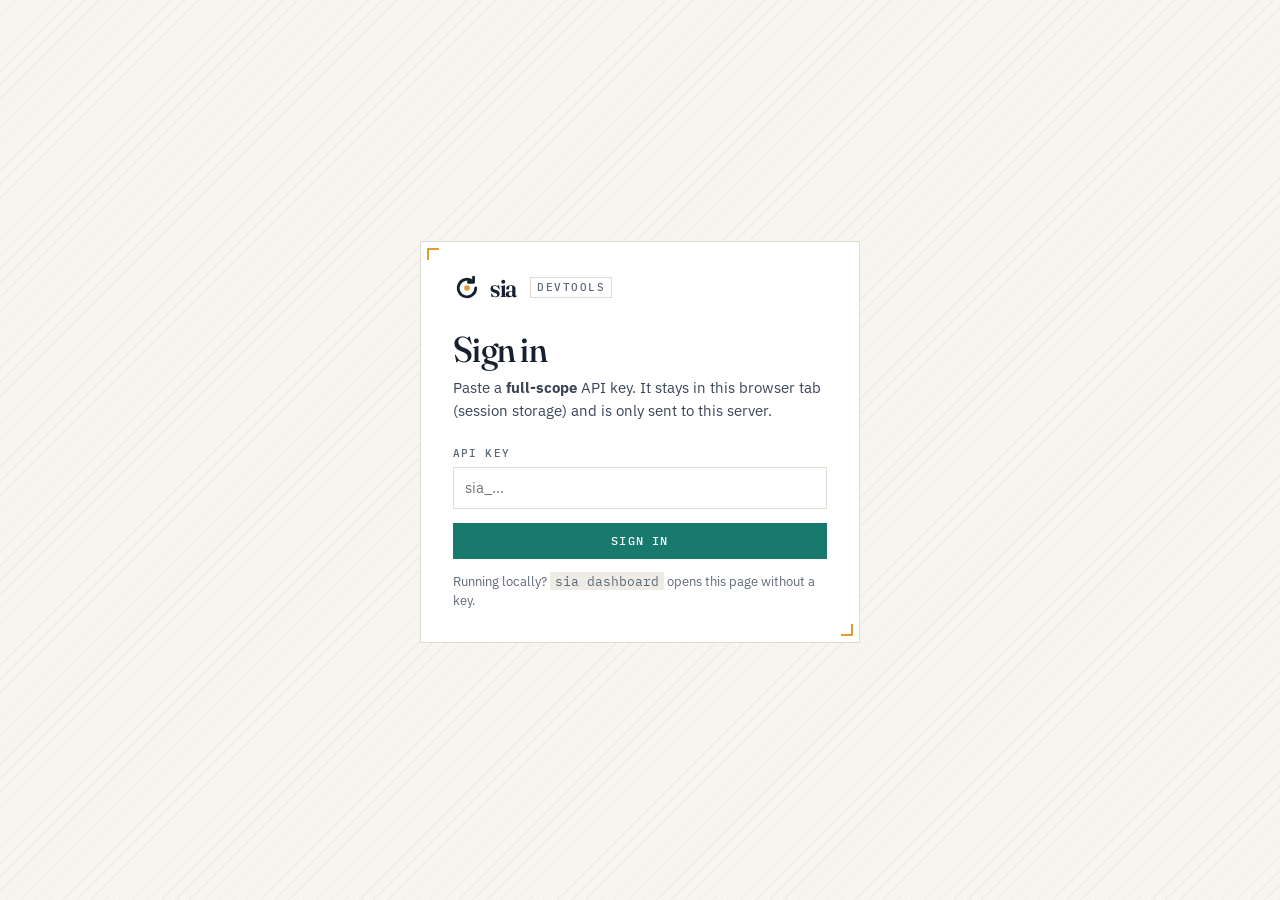
==== sia/dashboard.html @ d721d09b "Dashboard: styled in-page dialogs replace the browser's prompt and confirm boxes One ask() helper on" ====
<!doctype html>
<html lang="en">
<head>
<meta charset="utf-8">
<meta name="viewport" content="width=device-width, initial-scale=1">
<title>SIA DevTools</title>
<meta name="description" content="SIA DevTools: runs, datasets, evaluations and tested prompt releases for your AI app.">
<link rel="icon" href="/assets/logo.svg" type="image/svg+xml">
<link rel="preconnect" href="https://fonts.googleapis.com">
<link rel="preconnect" href="https://fonts.gstatic.com" crossorigin>
<link href="https://fonts.googleapis.com/css2?family=Fraunces:opsz,wght,SOFT@9..144,500..600,30&family=IBM+Plex+Mono:wght@400;500&family=IBM+Plex+Sans:wght@400;500;600&display=swap" rel="stylesheet">
<style>
/* SIA DevTools. Same tokens, fonts and square corners as the landing page (web/styles.css). */
@font-face { font-family: "Fraunces Fallback"; src: local("Georgia"); size-adjust: 101%; ascent-override: 95%; descent-override: 25%; }
@font-face { font-family: "Plex Sans Fallback"; src: local("Arial"); size-adjust: 102%; ascent-override: 100%; descent-override: 27%; }
@font-face { font-family: "Plex Mono Fallback"; src: local("Courier New"); size-adjust: 100%; ascent-override: 102%; descent-override: 27%; }
:root {
  color-scheme: light;
  --paper: #F7F5F0; --surface: #FFFFFF; --surface-2: #EFECE5; --ink: #16202E; --ink-2: #3A4658; --muted: #5E6978;
  --line: #E1DCD2; --accent: #187A6C; --accent-ink: #0F5C51; --accent-soft: #E2F1ED; --on-accent: #FFFFFF;
  --signal: #E39B2D; --hero-bg: #0E1B2A;
  --good: #1D6B3A; --good-bg: #E3F0E6; --bad: #A63F25; --bad-bg: #F7E5DE; --warn: #7F5310; --warn-bg: #F5EAD3;
  --f-display: "Fraunces", "Fraunces Fallback", Georgia, serif;
  --f-body: "IBM Plex Sans", "Plex Sans Fallback", Arial, sans-serif;
  --f-mono: "IBM Plex Mono", "Plex Mono Fallback", "Courier New", monospace;
}
@media (prefers-color-scheme: dark) {
  :root:not([data-theme="light"]) {
    color-scheme: dark;
    --paper: #0F1620; --surface: #16202E; --surface-2: #1C2838; --ink: #EEF1F5; --ink-2: #C3CBD6; --muted: #8C98A9;
    --line: #2A3646; --accent: #3DB3A0; --accent-ink: #8FE0D2; --accent-soft: #123A35; --on-accent: #0A131E;
    --signal: #F0B457; --hero-bg: #0A131E;
    --good: #7FD3A0; --good-bg: #14302A; --bad: #F2947D; --bad-bg: #3A211C; --warn: #F0B457; --warn-bg: #33280F;
  }
}
:root[data-theme="dark"] {
  color-scheme: dark;
  --paper: #0F1620; --surface: #16202E; --surface-2: #1C2838; --ink: #EEF1F5; --ink-2: #C3CBD6; --muted: #8C98A9;
  --line: #2A3646; --accent: #3DB3A0; --accent-ink: #8FE0D2; --accent-soft: #123A35; --on-accent: #0A131E;
  --signal: #F0B457; --hero-bg: #0A131E;
  --good: #7FD3A0; --good-bg: #14302A; --bad: #F2947D; --bad-bg: #3A211C; --warn: #F0B457; --warn-bg: #33280F;
}
* { box-sizing: border-box; border-radius: 0; }
html { -webkit-text-size-adjust: 100%; }
body { margin: 0; background: var(--paper); color: var(--ink); font: 14.5px/1.55 var(--f-body); -webkit-font-smoothing: antialiased; }
a { color: var(--accent-ink); text-decoration: underline; text-decoration-color: color-mix(in srgb, currentColor 35%, transparent); text-underline-offset: 3px; }
a:hover { text-decoration-color: currentColor; }
:focus-visible { outline: 2px solid var(--accent); outline-offset: 3px; }
code, pre, .mono { font-family: var(--f-mono); font-size: 12.5px; }
code { background: var(--surface-2); padding: 1px 5px; }
pre { background: var(--surface-2); padding: 12px 14px; overflow: auto; max-height: 360px; margin: 6px 0;
      white-space: pre-wrap; word-break: break-word; border: 1px solid var(--line); }
pre code { background: none; padding: 0; }

/* shell */
.app { display: grid; grid-template-columns: 252px minmax(0, 1fr); min-height: 100vh; }
nav { border-right: 1px solid var(--line); padding: 24px 20px 18px; position: sticky; top: 0; height: 100vh; overflow-y: auto;
      display: flex; flex-direction: column; gap: 1px; scrollbar-width: thin; scrollbar-color: var(--line) transparent; }
.brand { display: flex; align-items: center; gap: 9px; padding: 0 0 24px; color: var(--ink); text-decoration: none; }
.logo { width: 28px; height: 28px; flex: none; color: var(--ink); }
.brand b { font: 600 26px/1 var(--f-display); font-variation-settings: "opsz" 96, "SOFT" 30; letter-spacing: -.01em; }
.brand small { font: 500 10.5px/1 var(--f-mono); text-transform: uppercase; letter-spacing: .14em; color: var(--muted);
               border: 1px solid var(--line); padding: 4px 6px; margin-left: 4px; align-self: center; }
.who { font: 12px/1.4 var(--f-mono); color: var(--muted); margin: -12px 0 18px; }
nav .proj { margin: 0 0 8px; }
nav .proj select { width: 100%; }
nav .sect { font: 500 11px/1 var(--f-mono); text-transform: uppercase; letter-spacing: .14em; color: var(--muted);
            padding: 16px 0 8px; border-top: 1px dashed var(--line); margin-top: 10px; }
nav .proj + .sect { border-top: 0; margin-top: 0; }
nav a { position: relative; display: flex; align-items: center; gap: 10px; padding: 6px 0 6px 20px; color: var(--ink-2);
        text-decoration: none; font-size: 14.5px; }
nav a svg { width: 16px; height: 16px; flex: none; color: var(--muted); }
nav a:hover { color: var(--ink); }
nav a.on { color: var(--ink); font-weight: 600; }
nav a.on::before { content: ""; position: absolute; left: 0; top: 50%; width: 8px; height: 8px; margin-top: -4px; background: var(--accent); }
nav a.on svg { color: var(--accent); }
nav .foot { margin-top: auto; padding-top: 20px; color: var(--muted); font-size: 12.5px; display: grid; gap: 12px; }
nav .foot a { padding: 0; }
.theme { display: inline-flex; border: 1px solid var(--line); padding: 3px; gap: 2px; width: max-content; }
.theme button { font: 500 11px/1 var(--f-mono); text-transform: uppercase; letter-spacing: .1em; padding: 6px 8px; border: 1px solid transparent;
                background: none; color: var(--muted); }
.theme button[aria-pressed="true"] { background: var(--surface); border-color: var(--line); color: var(--ink); }
.theme button:hover { background: var(--surface); }
main { padding: 44px 48px 80px; max-width: 1240px; width: 100%; min-width: 0; }

/* type */
.head { display: flex; align-items: flex-end; gap: 16px; flex-wrap: wrap; margin-bottom: 28px; padding-bottom: 20px; border-bottom: 1px solid var(--line); }
.head > div { flex: 1 1 320px; }
h1 { font: 500 36px/1.1 var(--f-display); font-variation-settings: "opsz" 96, "SOFT" 30; letter-spacing: -.02em; margin: 0 0 8px; }
h2 { font: 500 22px/1.25 var(--f-display); font-variation-settings: "opsz" 48, "SOFT" 30; margin: 32px 0 12px; letter-spacing: -.01em; }
.label { font: 500 11.5px/1.3 var(--f-mono); text-transform: uppercase; letter-spacing: .14em; color: var(--muted); margin: 0 0 12px; }
.card h2:first-child { margin-top: 0; }
.sub { color: var(--ink-2); margin: 0; max-width: 70ch; }
h1 + .sub { margin-bottom: 24px; } .head h1 + .sub { margin-bottom: 0; }
.back { display: inline-flex; align-items: center; gap: 6px; color: var(--muted); font: 500 12px/1 var(--f-mono);
        text-transform: uppercase; letter-spacing: .1em; text-decoration: none; margin-bottom: 14px; }
.back:hover { color: var(--ink); }
.muted { color: var(--muted); }

/* surfaces */
.card { background: var(--surface); border: 1px solid var(--line); padding: 20px 22px; margin-bottom: 16px; }
.card.flush { padding: 6px 0 4px; }
.card.flush > h2, .card.flush > p { padding: 14px 18px 0; }
.grid { display: grid; grid-template-columns: repeat(auto-fit, minmax(170px, 1fr)); margin-bottom: 16px;
        border: 1px solid var(--line); background: var(--line); gap: 1px; }
.stat { background: var(--surface); padding: 18px 20px 16px; position: relative; min-width: 0; }
.stat .k { font: 500 11px/1.3 var(--f-mono); text-transform: uppercase; letter-spacing: .12em; color: var(--muted); }
.stat .v { font: 500 32px/1.15 var(--f-display); font-variation-settings: "opsz" 96, "SOFT" 30; letter-spacing: -.02em;
           font-variant-numeric: tabular-nums lining-nums; margin: 10px 0 4px; overflow-wrap: anywhere; }
.stat .n { color: var(--muted); font-size: 12.5px; overflow-wrap: anywhere; }
.stat.hero { background: var(--hero-bg); color: #EEF1F5; }
.stat.hero .k, .stat.hero .n { color: #A9B4C2; }
.stat.hero .v { color: #fff; }
/* corner brackets, the landing page's signature detail */
.stat.hero::before, .stat.hero::after, .login::before, .login::after {
  content: ""; position: absolute; width: 10px; height: 10px; pointer-events: none; }
.stat.hero::before, .login::before { top: 6px; left: 6px; border-top: 2px solid var(--signal); border-left: 2px solid var(--signal); }
.stat.hero::after, .login::after { bottom: 6px; right: 6px; border-bottom: 2px solid var(--signal); border-right: 2px solid var(--signal); }
.split { display: grid; grid-template-columns: repeat(2, minmax(0, 1fr)); gap: 16px; margin-bottom: 16px; }
.card { min-width: 0; }
.split > .card { margin-bottom: 0; }

/* tables */
.tbl { width: 100%; overflow-x: auto; }
table { border-collapse: collapse; width: 100%; }
th, td { text-align: left; padding: 11px 18px; border-bottom: 1px solid var(--line); vertical-align: top; }
td + td, th + th { padding-left: 8px; }
tr:last-child td { border-bottom: 0; }
th { font: 500 10.5px/1.3 var(--f-mono); text-transform: uppercase; letter-spacing: .12em; color: var(--muted); }
td.num, th.num { text-align: right; font-variant-numeric: tabular-nums; }
td.num { font-family: var(--f-mono); font-size: 13px; }
tr.click { cursor: pointer; } tr.click:hover td { background: var(--surface-2); }
td pre { max-height: 140px; margin: 0; }

/* status labels */
.pill { display: inline-flex; align-items: center; gap: 6px; padding: 3px 7px; font: 500 10.5px/1.3 var(--f-mono);
        text-transform: uppercase; letter-spacing: .1em; background: var(--surface-2); color: var(--ink-2); white-space: nowrap; }
.pill::before { content: ""; width: 6px; height: 6px; background: currentColor; }
.pill.good { background: var(--good-bg); color: var(--good); } .pill.bad { background: var(--bad-bg); color: var(--bad); }
.pill.warn { background: var(--warn-bg); color: var(--warn); } .pill.blue { background: var(--accent-soft); color: var(--accent-ink); }

/* controls */
button, .btn { font: 500 12px/1 var(--f-mono); text-transform: uppercase; letter-spacing: .1em; border: 1px solid var(--line);
               background: var(--surface); color: var(--ink); padding: 11px 14px; cursor: pointer; display: inline-flex;
               align-items: center; gap: 8px; text-decoration: none; transition: background .12s, border-color .12s, color .12s; }
button:hover, .btn:hover { background: var(--surface-2); border-color: var(--muted); }
button.primary { background: var(--accent); color: var(--on-accent); border-color: var(--accent); }
button.primary:hover { background: var(--accent-ink); border-color: var(--accent-ink); }
button.danger { color: var(--bad); }
button.danger:hover { border-color: var(--bad); }
button:disabled { opacity: .5; cursor: default; }
input, select, textarea { font: inherit; color: var(--ink); background: var(--surface); border: 1px solid var(--line); padding: 9px 11px; max-width: 100%; }
select { font-size: 14px; }
input:hover, select:hover, textarea:hover { border-color: var(--muted); }
input:focus, select:focus, textarea:focus { border-color: var(--accent); outline: 2px solid var(--accent-soft); outline-offset: 0; }
textarea { width: 100%; min-height: 80px; font-family: var(--f-mono); font-size: 12.5px; }
label { display: block; font: 500 11px/1.3 var(--f-mono); text-transform: uppercase; letter-spacing: .1em; color: var(--muted); margin: 16px 0 6px; }
label:has(input[type="checkbox"]) { text-transform: none; letter-spacing: 0; font: 14px/1.4 var(--f-body); color: var(--ink-2); }
label input[type="checkbox"] { margin-right: 8px; accent-color: var(--accent); }
.row { display: flex; gap: 10px; flex-wrap: wrap; align-items: center; }
.row > * { flex: 0 1 auto; min-width: 0; }
.spacer { flex: 1 1 auto; }
.bar { height: 6px; background: var(--surface-2); overflow: hidden; min-width: 60px; }
.bar > i { display: block; height: 100%; background: var(--accent); }
.empty { color: var(--muted); padding: 28px 18px; text-align: center; border: 1px dashed var(--line);
         background: repeating-linear-gradient(135deg, var(--surface-2) 0 1px, transparent 1px 9px); }
.empty pre { text-align: left; background: var(--surface); }
.toast { position: fixed; bottom: 20px; right: 20px; background: var(--ink); color: var(--paper); padding: 13px 16px; max-width: 440px;
         z-index: 9; font-size: 14px; border-left: 3px solid var(--signal); animation: rise .2s ease-out; }
@keyframes rise { from { transform: translateY(8px); opacity: 0; } }
@media (prefers-reduced-motion: reduce) { .toast { animation: none; } * { transition: none !important; } }
.diff { font-family: var(--f-mono); font-size: 12.5px; }
.diff del { background: var(--bad-bg); color: var(--bad); text-decoration: none; display: block; }
.diff ins { background: var(--good-bg); color: var(--good); text-decoration: none; display: block; }
.tree { margin-left: 14px; border-left: 1px dashed var(--muted); padding: 4px 0 4px 14px; }
.verdict { display: flex; gap: 14px; align-items: flex-start; }
.verdict b { font-weight: 600; }
.chart { width: 100%; height: 140px; display: block; }
.chart .ln { fill: none; stroke: var(--accent); stroke-width: 2; stroke-linejoin: miter; }
.chart .ar { fill: url(#g); }
.chart .gr { stroke: var(--line); stroke-width: 1; stroke-dasharray: 3 3; }
.chart text { fill: var(--muted); font: 10px var(--f-mono); }
.chart circle { fill: var(--surface); stroke: var(--accent); stroke-width: 2; }

/* sign-in */
.login-wrap { min-height: 100vh; display: grid; place-items: center; padding: 16px;
              background: repeating-linear-gradient(135deg, var(--surface-2) 0 1px, transparent 1px 10px), var(--paper); }
.login { width: 100%; max-width: 440px; position: relative; padding: 32px; }
.login .brand { padding-bottom: 28px; }

/* plans */
.plans { display: grid; grid-template-columns: repeat(auto-fit, minmax(230px, 1fr)); gap: 16px; margin-bottom: 16px; }
.plan { background: var(--surface); border: 1px solid var(--line); padding: 22px; display: flex; flex-direction: column; gap: 12px; position: relative; }
.plan.cur { border-color: var(--accent); box-shadow: inset 0 3px 0 var(--accent); }
.plan .price { font: 500 34px/1.1 var(--f-display); font-variation-settings: "opsz" 96, "SOFT" 30; letter-spacing: -.02em; }
.plan .price small { font: 12px var(--f-mono); color: var(--muted); letter-spacing: 0; }
.plan ul { margin: 0; padding-left: 18px; color: var(--ink-2); }
.plan button { margin-top: auto; justify-content: center; }
.callout { border-left: 3px solid var(--accent); background: var(--accent-soft); color: var(--ink); padding: 13px 15px; margin-bottom: 16px; }
.callout.bad { border-color: var(--bad); background: var(--bad-bg); }
details > summary { cursor: pointer; font-weight: 600; }
/* dialogs (replace the browser's prompt and confirm boxes) */
.dlg { border: 1px solid var(--line); background: var(--surface); color: var(--ink); padding: 0; width: min(480px, calc(100vw - 32px));
       max-width: none; animation: rise .16s ease-out; }
.dlg::backdrop { background: rgba(14, 27, 42, .45); }
.dlg form { padding: 28px; position: relative; }
.dlg form::before, .dlg form::after { content: ""; position: absolute; width: 10px; height: 10px; pointer-events: none; }
.dlg form::before { top: 6px; left: 6px; border-top: 2px solid var(--signal); border-left: 2px solid var(--signal); }
.dlg form::after { bottom: 6px; right: 6px; border-bottom: 2px solid var(--signal); border-right: 2px solid var(--signal); }
.dlg h2 { margin: 0 0 8px; }
.dlg input, .dlg textarea { width: 100%; }
.dlg textarea { min-height: 140px; }
.dlg .dlg-acts { justify-content: flex-end; margin-top: 24px; }
button.danger-fill { background: var(--bad); border-color: var(--bad); color: var(--paper); }
button.danger-fill:hover { background: var(--bad); border-color: var(--bad); filter: brightness(1.1); }
@media (prefers-reduced-motion: reduce) { .dlg { animation: none; } }

@media (max-width: 1100px) { main { padding: 36px 28px 64px; } }
@media (max-width: 860px) {
  .app { grid-template-columns: 1fr; }
  nav { position: static; height: auto; padding: 16px; border-right: 0; border-bottom: 1px solid var(--line);
        flex-direction: row; flex-wrap: wrap; align-items: center; gap: 4px 14px; }
  .brand { padding: 0; } .who { margin: 0 0 0 auto; }
  nav .proj { margin: 4px 0 6px; width: 100%; }
  nav .sect, nav .foot { display: none; }
  nav a { padding: 6px 0 6px 16px; font-size: 13.5px; } nav a:not(.brand) svg { display: none; } nav a.brand { padding: 0; }
  main { padding: 24px 16px 48px; }
  h1 { font-size: 30px; }
  .split { grid-template-columns: minmax(0, 1fr); }
  .stat .v { font-size: 26px; }
}
</style>
</head>
<body>
<div id="root"></div>
<script>
"use strict";
const S = { key: "", me: null, projects: [], pid: null };
try { S.key = sessionStorage.getItem("sia_key") || ""; S.pid = localStorage.getItem("sia_pid"); } catch (e) {}
const $ = (sel) => document.querySelector(sel);
const esc = (v) => String(v ?? "").replace(/[&<>"']/g, (c) => ({ "&": "&amp;", "<": "&lt;", ">": "&gt;", '"': "&quot;", "'": "&#39;" }[c]));
const j = (v) => esc(typeof v === "string" ? v : JSON.stringify(v, null, 2));
const short = (v, n = 90) => { const s = typeof v === "string" ? v : JSON.stringify(v); return esc(s && s.length > n ? s.slice(0, n) + "…" : s); };
const ago = (t) => { if (!t) return "–"; const s = Date.now() / 1000 - t; if (s < 60) return "just now"; if (s < 3600) return Math.floor(s / 60) + " min ago"; if (s < 86400) return Math.floor(s / 3600) + " h ago"; return new Date(t * 1000).toLocaleDateString(); };
const when = (t) => t ? new Date(t * 1000).toLocaleString() : "–";
const ms = (v) => v == null ? "–" : v < 1000 ? Math.round(v) + " ms" : (v / 1000).toFixed(1) + " s";
const pct = (v) => v == null ? "–" : (v * 100).toFixed(1) + "%";
const num = (v, d = 3) => v == null ? "–" : Number(v).toFixed(d);
const int = (v) => v == null ? "–" : Number(v).toLocaleString();
const VERDICT = { improved: "good", regressed: "bad", inconclusive: "warn", no_improvement: "" };
const STATUS = { success: "good", error: "bad", running: "blue", verified: "good", rejected: "bad", pending: "warn",
                 approved: "good", candidate: "blue" };
const pill = (v, cls) => `<span class="pill ${cls ?? STATUS[v] ?? VERDICT[v] ?? ""}">${esc(v)}</span>`;
const bar = (v) => `<div class="bar" title="${pct(v)}"><i style="width:${Math.max(0, Math.min(1, v || 0)) * 100}%"></i></div>`;
const P = () => `/projects/${S.pid}`;

// theme: shared with the landing page (same localStorage key)
const THEMES = [["light", "Light"], ["dark", "Dark"], ["system", "Auto"]];
const theme = () => document.documentElement.getAttribute("data-theme") || "system";
const themeSwitch = () => `<div class="theme" role="group" aria-label="Theme">${THEMES.map(([v, l]) =>
  `<button type="button" data-act="theme" data-t="${v}" aria-pressed="${theme() === v}">${l}</button>`).join("")}</div>`;
try { const t = localStorage.getItem("sia-theme"); if (t === "light" || t === "dark") document.documentElement.setAttribute("data-theme", t); } catch (e) {}

// In-page replacement for the browser prompt and confirm boxes. Resolves to the typed text (or true), or null when cancelled.
function ask({ title, body = "", input = null, multiline = false, value = "", ok = "OK", danger = false }) {
  return new Promise((resolve) => {
    const d = document.createElement("dialog"); d.className = "dlg"; d.setAttribute("aria-labelledby", "dlg-t");
    const field = input === null ? "" : `<label for="dlg-in">${esc(input)}</label>` + (multiline
      ? `<textarea id="dlg-in" name="v" autofocus>${esc(value)}</textarea>`
      : `<input id="dlg-in" name="v" value="${esc(value)}" autocomplete="off" required autofocus>`);
    d.innerHTML = `<form method="dialog"><h2 id="dlg-t">${esc(title)}</h2>${body ? `<p class="sub">${esc(body)}</p>` : ""}${field}
      <div class="row dlg-acts"><button type="button" data-close>Cancel</button>
      <button value="ok" class="${danger ? "danger-fill" : "primary"}">${esc(ok)}</button></div></form>`;
    d.addEventListener("click", (e) => { if (e.target === d || e.target.closest("[data-close]")) d.close(); });  // backdrop, Cancel
    d.addEventListener("close", () => {
      const v = d.returnValue === "ok" ? (input === null ? true : d.querySelector("[name=v]").value) : null;
      d.remove(); resolve(v);
    });
    document.body.appendChild(d); d.showModal();
  });
}

function toast(msg) {
  const t = document.createElement("div"); t.className = "toast"; t.textContent = msg;
  document.body.appendChild(t); setTimeout(() => t.remove(), 5000);
}

async function api(path, opts = {}) {
  const headers = {};
  if (S.key) headers.Authorization = "Bearer " + S.key;
  if (opts.body !== undefined) headers["Content-Type"] = "application/json";
  const r = await fetch("/v1" + path, { method: opts.method || (opts.body !== undefined ? "POST" : "GET"), headers,
                                        body: opts.body !== undefined ? JSON.stringify(opts.body) : undefined });
  if (r.status === 401 && !opts.quiet) { logout(); throw new Error("Your key is invalid or was revoked."); }
  if (!r.ok) {
    let d = r.statusText; try { d = (await r.json()).detail; } catch (e) {}
    throw new Error(typeof d === "string" ? d : JSON.stringify(d));
  }
  if (opts.raw) return r;
  return r.status === 204 ? null : r.json();
}

async function download(path, filename) {
  const r = await api(path, { raw: true });
  const a = document.createElement("a"); a.href = URL.createObjectURL(await r.blob()); a.download = filename;
  a.click(); setTimeout(() => URL.revokeObjectURL(a.href), 1000);
}

function logout() { S.key = ""; S.me = null; try { sessionStorage.removeItem("sia_key"); } catch (e) {} renderLogin(); }

// --- shell ------------------------------------------------------------------
const LOGO = '<svg class="logo" viewBox="0 0 32 32" aria-hidden="true"><path d="M26 16a10 10 0 1 1-3-7.1" fill="none" stroke="currentColor" stroke-width="3.2" stroke-linecap="round"/><path d="M23.5 3.5v6h-6" fill="none" stroke="currentColor" stroke-width="3.2" stroke-linecap="round" stroke-linejoin="round"/><circle cx="16" cy="16" r="3.2" fill="var(--signal)"/></svg>';
const BRAND = `<a class="brand" href="/" title="SIA home">${LOGO}<b>sia</b><small>DevTools</small></a>`;
const svg = (d) => `<svg viewBox="0 0 24 24" fill="none" stroke="currentColor" stroke-width="2" stroke-linecap="round" stroke-linejoin="round" aria-hidden="true">${d}</svg>`;
const ICON = {
  overview: '<rect x="3" y="3" width="7" height="7" rx="1.5"/><rect x="14" y="3" width="7" height="7" rx="1.5"/><rect x="3" y="14" width="7" height="7" rx="1.5"/><rect x="14" y="14" width="7" height="7" rx="1.5"/>',
  runs: '<polyline points="22 12 18 12 15 21 9 3 6 12 2 12"/>',
  datasets: '<ellipse cx="12" cy="5" rx="9" ry="3"/><path d="M21 12c0 1.66-4 3-9 3s-9-1.34-9-3"/><path d="M3 5v14c0 1.66 4 3 9 3s9-1.34 9-3V5"/>',
  evals: '<polyline points="9 11 12 14 22 4"/><path d="M21 12v7a2 2 0 0 1-2 2H5a2 2 0 0 1-2-2V5a2 2 0 0 1 2-2h11"/>',
  lab: '<path d="M9 3h6"/><path d="M10 3v6L4.5 18.5A1.7 1.7 0 0 0 6 21h12a1.7 1.7 0 0 0 1.5-2.5L14 9V3"/><path d="M7 15h10"/>',
  project: '<circle cx="7.5" cy="15.5" r="4.5"/><path d="M10.7 12.3 21 2"/><path d="m16 7 3 3"/><path d="m19 4 2 2"/>',
  usage: '<line x1="18" y1="20" x2="18" y2="10"/><line x1="12" y1="20" x2="12" y2="4"/><line x1="6" y1="20" x2="6" y2="14"/>',
  billing: '<rect x="2" y="5" width="20" height="14" rx="2"/><line x1="2" y1="10" x2="22" y2="10"/><line x1="6" y1="15" x2="10" y2="15"/>',
};
const NAV = [["Observe", [["overview", "Overview"], ["runs", "Runs"]]],
             ["Improve", [["datasets", "Datasets"], ["evals", "Evaluations"], ["lab", "Improvement lab"]]],
             ["Account", [["project", "Project & keys"], ["usage", "Usage"], ["billing", "Plans & billing"]]]];

function shell(view, body) {
  const opts = S.projects.map((p) => `<option value="${esc(p.id)}" ${p.id === S.pid ? "selected" : ""}>${esc(p.name)}</option>`).join("");
  $("#root").innerHTML = `<div class="app"><nav aria-label="Main">
    ${BRAND}<div class="who">${esc(S.me.local_mode ? "Local mode" : S.me.name + " · " + S.me.plan + " plan")}</div>
    <div class="proj"><select id="proj" aria-label="Project">${opts}<option value="__new">+ New project…</option></select></div>
    ${NAV.map(([sect, items]) => `<div class="sect">${sect}</div>` + items.map(([k, label]) =>
      `<a href="#/${k}" class="${view === k ? "on" : ""}">${svg(ICON[k])}${label}</a>`).join("")).join("")}
    <div class="foot">${themeSwitch()}<span>${S.me.local_mode ? "Data stays on this machine." : `<a href="#" data-act="logout">Sign out</a>`}</span></div>
  </nav><main>${body}</main></div>`;
  $("#proj").onchange = async (e) => {
    if (e.target.value === "__new") {
      const name = await ask({ title: "New project", body: "Letters, digits, - _ and . only.", input: "Project name", ok: "Create project" });
      if (!name) return route();
      try { const p = await api("/projects", { body: { name } }); await loadProjects(); selectProject(p.id); } catch (err) { toast(err.message); route(); }
    } else selectProject(e.target.value);
  };
}

function selectProject(id) { S.pid = id; try { localStorage.setItem("sia_pid", id); } catch (e) {} route(); }

async function loadProjects() {
  S.projects = await api("/projects");
  if (!S.projects.some((p) => p.id === S.pid)) S.pid = S.projects[0]?.id || null;
}

function renderLogin(err) {
  $("#root").innerHTML = `<div class="login-wrap"><div class="login card">
    ${BRAND}
    <h1>Sign in</h1>
    <p class="sub">Paste a <b>full-scope</b> API key. It stays in this browser tab (session storage) and is only sent to this server.</p>
    <form data-form="login"><label for="k">API key</label><input id="k" name="key" type="password" autocomplete="off" placeholder="sia_…" style="width:100%" required>
    <div class="row" style="margin-top:14px"><button class="primary" style="width:100%;justify-content:center">Sign in</button></div>
    ${err ? `<p class="callout bad" style="margin:14px 0 0">${esc(err)}</p>` : ""}</form>
    <p class="muted" style="font-size:12.5px;margin-bottom:0">Running locally? <code>sia dashboard</code> opens this page without a key.</p></div></div>`;
}

function chart(evals) {
  const pts = [...evals].reverse();
  if (pts.length < 2) return `<p class="muted" style="margin:0">Run two or more evaluations to see the trend.</p>`;
  const W = 640, H = 150, L = 34, R = 12, T = 12, B = 22;
  const x = (i) => L + (i * (W - L - R)) / (pts.length - 1), y = (v) => T + (1 - v) * (H - T - B);
  const line = pts.map((p, i) => `${i ? "L" : "M"}${x(i).toFixed(1)},${y(p.summary.score).toFixed(1)}`).join("");
  return `<svg class="chart" viewBox="0 0 ${W} ${H}" role="img" aria-label="Evaluation score trend">
    <defs><linearGradient id="g" x1="0" x2="0" y1="0" y2="1"><stop offset="0" stop-color="var(--accent)" stop-opacity=".22"/><stop offset="1" stop-color="var(--accent)" stop-opacity="0"/></linearGradient></defs>
    ${[0, 0.5, 1].map((v) => `<line class="gr" x1="${L}" x2="${W - R}" y1="${y(v)}" y2="${y(v)}"/><text x="${L - 8}" y="${y(v) + 3}" text-anchor="end">${v.toFixed(1)}</text>`).join("")}
    <path class="ar" d="${line}L${x(pts.length - 1)},${y(0)}L${x(0)},${y(0)}Z"/><path class="ln" d="${line}"/>
    ${pts.map((p, i) => `<circle cx="${x(i)}" cy="${y(p.summary.score)}" r="4"><title>${esc(verLabel(p).replace(/&[^;]+;/g, ""))}: ${num(p.summary.score)} (${ago(p.created)})</title></circle>`).join("")}
  </svg>`;
}

// --- views ------------------------------------------------------------------
const V = {};

V.overview = async () => {
  const o = await api(P() + "/overview");
  const latest = o.latest_comparison;
  const ev = o.evaluations;
  return `<div class="head"><div><h1>Overview</h1><p class="sub">Production runs only (evaluation traffic excluded). Every number comes from stored data.</p></div></div>
  <div class="grid">
    <div class="stat hero"><div class="k">Latest eval score</div><div class="v">${ev[0] ? num(ev[0].summary.score) : "–"}</div><div class="n">${ev[0] ? esc(ev[0].dataset_name) + " v" + ev[0].dataset_version + " · " + verLabel(ev[0]) : "no evaluations yet"}</div></div>
    <div class="stat"><div class="k">Runs</div><div class="v">${int(o.runs)}</div><div class="n">${int(o.errors)} errors</div></div>
    <div class="stat"><div class="k">Error rate</div><div class="v">${pct(o.error_rate)}</div><div class="n">top-level runs</div></div>
    <div class="stat"><div class="k">Avg latency</div><div class="v">${ms(o.avg_latency_ms)}</div><div class="n">per run</div></div>
    <div class="stat"><div class="k">Tokens</div><div class="v">${int((o.prompt_tokens || 0) + (o.completion_tokens || 0))}</div><div class="n">${o.cost != null ? "$" + Number(o.cost).toFixed(4) + " reported cost" : "no cost reported"}</div></div>
    <div class="stat"><div class="k">Feedback to review</div><div class="v">${int(o.feedback.pending || 0)}</div><div class="n">${int(o.feedback.verified || 0)} verified · ${int(o.feedback.rejected || 0)} rejected</div></div>
  </div>
  <div class="split">
  <div class="card"><h2 class="label">Latest release decision</h2>${latest ? `
    <div class="verdict"><div>${pill(latest.verdict)}</div><div><b>${esc(latest.reason)}</b>
    <p class="muted" style="margin:6px 0 10px">${verLabel(latest.baseline)} <b>${num(latest.baseline.score)}</b> → ${verLabel(latest.candidate)} <b>${num(latest.candidate.score)}</b> on ${latest.n} paired examples · ${ago(latest.created)}</p>
    <a href="#/compare/${esc(latest.id)}">Open comparison →</a></div></div>` : `<p class="empty">No comparisons yet.</p>`}</div>
  <div class="card"><h2 class="label">Evaluation trend</h2>${chart(ev)}</div>
  </div>
  <div class="split">
  <div class="card flush"><h2 class="label">Quality by prompt version</h2>${o.by_version.length ? `<div class="tbl"><table>
    <tr><th>Version</th><th class="num">Runs</th><th class="num">Errors</th><th class="num">Latency</th><th class="num">Feedback</th></tr>
    ${o.by_version.map((b) => `<tr><td>${b.version == null ? '<span class="muted">untracked</span>' : esc(b.version_name) + "@" + b.version}${o.active_versions.some((a) => a.name === b.version_name && a.version === b.version) ? " " + pill("active", "good") : ""}</td>
      <td class="num">${int(b.runs)}</td><td class="num">${pct(b.errors / b.runs)}</td><td class="num">${ms(b.avg_latency_ms)}</td><td class="num">${b.avg_rating == null ? "–" : num(b.avg_rating, 2)}</td></tr>`).join("")}</table></div>` : `<div class="empty" style="margin:12px">No runs yet. ${snippet()}</div>`}</div>
  <div class="card flush"><h2 class="label">Recent failures</h2>${o.recent_failures.length ? `<div class="tbl"><table>
    ${o.recent_failures.map((r) => `<tr class="click" data-go="#/runs/${esc(r.id)}"><td>${esc(r.name)}</td><td class="muted">${short(r.error, 70)}</td><td class="muted">${ago(r.started)}</td></tr>`).join("")}</table></div>` : `<div class="empty" style="margin:12px">No failed runs.</div>`}</div>
  </div>
  <div class="card flush"><h2 class="label">Recent evaluations</h2>${evalTable(ev)}</div>`;
};

V.billing = async () => {
  const b = await api("/billing");
  const money = (p) => new Intl.NumberFormat("en-IN", { style: "currency", currency: b.currency, maximumFractionDigits: 0 }).format(p / 100);
  const feats = (l) => [`${int(l.projects)} project${l.projects > 1 ? "s" : ""}`, `${int(l.runs_per_month)} runs / month${l.overage ? " + overage" : ""}`,
                        `${int(l.examples_per_dataset)} examples per dataset`, `${l.retention_days}-day run history`];
  const tiers = [["free", "Free", 0, "Try it on one project."], ["pro", "Pro", b.prices.pro, "For a team shipping one product."],
                 ["team", "Team", b.prices.team, "Several products, longer history."]];
  const until = b.paid_until ? new Date(b.paid_until * 1000).toLocaleDateString(undefined, { day: "numeric", month: "long", year: "numeric" }) : null;
  return `<div class="head"><div><h1>Plans & billing</h1><p class="sub">Pay for 30 days at a time with Razorpay (cards, UPI, netbanking, wallets). Your card details go to Razorpay, never to this server.</p></div></div>
  ${S.me.local_mode ? `<div class="callout">Local mode has no limits and no billing. Plans apply to the hosted service.</div>` :
    !b.enabled ? `<div class="callout">Payments are not configured on this server yet. An admin sets <code>RAZORPAY_KEY_ID</code> and <code>RAZORPAY_KEY_SECRET</code> to enable them.</div>` : ""}
  <div class="card"><div class="row"><div><h2 class="label">Current plan</h2><div style="font-size:20px;font-weight:700;text-transform:capitalize">${esc(b.plan)}</div>
    <div class="muted">${until ? `Paid through ${esc(until)}. Paying again adds 30 days.` : b.plan === "free" ? "No paid period." : "No expiry."}</div></div></div></div>
  <div class="plans">${tiers.map(([k, name, price, blurb]) => `<div class="plan ${b.plan === k ? "cur" : ""}">
    <div class="row"><b style="font-size:16px">${name}</b>${b.plan === k ? pill("current", "blue") : ""}</div>
    <div class="price">${price ? money(price) : money(0)} <small>${price ? "/ 30 days" : "forever"}</small></div>
    <div class="muted">${blurb}</div><ul>${feats(b.plans[k]).map((f) => `<li>${esc(f)}</li>`).join("")}</ul>
    ${k === "free" ? "" : `<button class="${b.plan === k ? "" : "primary"}" data-act="pay" data-plan="${k}" ${b.enabled ? "" : "disabled"}>${b.plan === k ? "Extend 30 days" : "Upgrade to " + name}</button>`}
  </div>`).join("")}</div>
  <p class="muted" style="font-size:12.5px">Prices are early placeholders and may change. Payments are confirmed with Razorpay before the plan changes.</p>
  <div class="card flush"><h2 class="label">Payment history</h2>${b.payments.length ? `<div class="tbl"><table><tr><th>Date</th><th>Plan</th><th class="num">Amount</th><th>Status</th><th>Reference</th></tr>
    ${b.payments.map((p) => `<tr><td>${when(p.created)}</td><td style="text-transform:capitalize">${esc(p.plan)}</td><td class="num">${money(p.amount)}</td><td>${pill(p.status, p.status === "paid" ? "good" : "warn")}</td><td class="mono muted">${esc(p.payment_id || p.order_id)}</td></tr>`).join("")}</table></div>` : `<div class="empty" style="margin:12px">No payments yet.</div>`}</div>`;
};

function loadScript(src) {
  return new Promise((ok, fail) => {
    if (window.Razorpay) return ok();
    const s = document.createElement("script"); s.src = src; s.onload = ok;
    s.onerror = () => fail(new Error("Could not load Razorpay checkout. Check your connection or ad blocker."));
    document.head.appendChild(s);
  });
}

const verLabel = (s) => s.version != null ? esc(s.version_name) + "@" + s.version : s.prompt_sha ? "prompt " + esc(s.prompt_sha.slice(0, 8)) : "no prompt";

function snippet() {
  return `<pre style="text-align:left">from sia_devtools import SIAClient
sia = SIAClient(${S.me.local_mode ? "" : 'api_key="sia_...", '}project="${esc(S.projects.find((p) => p.id === S.pid)?.name || "my-agent")}")

@sia.trace
def answer(question):
    return my_existing_agent(question)</pre>`;
}

V.runs = async (q) => {
  const p = new URLSearchParams({ root_only: "true", limit: "50", offset: q.offset || "0" });
  for (const k of ["status", "q", "tag"]) if (q[k]) p.set(k, q[k]);
  const page = await api(P() + "/runs?" + p);
  return `<h1>Runs</h1><p class="sub">Top-level runs, newest first. Open one to see nested steps, errors and feedback.</p>
  <form class="row card" data-form="runfilter">
    <input name="q" placeholder="Search input, output, error" value="${esc(q.q)}" style="flex:1 1 220px">
    <select name="status"><option value="">Any status</option>${["success", "error", "running"].map((s) => `<option ${q.status === s ? "selected" : ""}>${s}</option>`).join("")}</select>
    <input name="tag" placeholder="Tag" value="${esc(q.tag)}" style="width:120px"><button>Filter</button>
    <span class="spacer"></span><button type="button" data-act="exportRuns">Export JSONL</button></form>
  ${page.items.length ? `<div class="card tbl"><table><tr><th>Name</th><th>Status</th><th>Input</th><th class="num">Latency</th><th>Version</th><th>When</th></tr>
  ${page.items.map((r) => `<tr class="click" data-go="#/runs/${esc(r.id)}"><td>${esc(r.name)}${r.tags.includes("eval") ? " " + pill("eval", "blue") : ""}</td><td>${pill(r.status)}</td><td class="muted">${short(r.input, 70)}</td><td class="num">${ms(r.duration_ms)}</td><td>${r.version != null ? esc(r.version_name) + "@" + r.version : "–"}</td><td class="muted">${ago(r.started)}</td></tr>`).join("")}
  </table></div>` : `<div class="empty">No runs match.</div>`}
  <div class="row">${+(q.offset || 0) > 0 ? `<a class="btn" href="#/runs?${new URLSearchParams({ ...q, offset: Math.max(0, +q.offset - 50) })}">Newer</a>` : ""}
  ${page.next_offset != null ? `<a class="btn" href="#/runs?${new URLSearchParams({ ...q, offset: page.next_offset })}">Older</a>` : ""}</div>`;
};

V.run = async (q, id) => {
  const r = await api(P() + "/runs/" + encodeURIComponent(id));
  const kids = {}; for (const c of r.children) (kids[c.parent_id] ||= []).push(c);
  const tree = (pid) => (kids[pid] || []).map((c) => `<div class="tree"><div class="row">${pill(c.status)} <b>${esc(c.name)}</b> <span class="muted">${ms(c.duration_ms)}</span></div>
    <details><summary class="muted">input / output</summary><pre>${j(c.input)}</pre><pre>${j(c.output)}</pre>${c.error ? `<pre>${esc(c.error)}</pre>` : ""}</details>${tree(c.id)}</div>`).join("");
  return `<p><a href="#/runs">← Runs</a></p><h1>${esc(r.name)} ${pill(r.status)}</h1>
  <p class="sub mono">${esc(r.id)} · ${when(r.started)} · ${ms(r.duration_ms)}${r.model ? " · " + esc(r.model) : ""}${r.prompt_tokens != null ? " · " + int(r.prompt_tokens) + " + " + int(r.completion_tokens) + " tokens" : ""}${r.version != null ? " · " + esc(r.version_name) + "@" + r.version : ""}</p>
  <div class="split"><div class="card"><h2 style="margin-top:0">Input</h2><pre>${j(r.input)}</pre></div>
  <div class="card"><h2 style="margin-top:0">Output</h2><pre>${j(r.output)}</pre></div></div>
  ${r.error ? `<div class="card"><h2 style="margin-top:0">Error</h2><pre>${esc(r.error)}</pre></div>` : ""}
  <div class="card"><h2 style="margin-top:0">Steps</h2>${r.children.length ? tree(r.id) : `<p class="muted">No nested runs recorded.</p>`}</div>
  <div class="split"><div class="card"><h2 style="margin-top:0">Metadata</h2><pre>${j({ tags: r.tags, metadata: r.metadata, scores: r.scores })}</pre></div>
  <div class="card"><h2 style="margin-top:0">Feedback</h2>${r.feedback.length ? r.feedback.map((f) => `<p>${pill(f.status)} ${f.rating > 0 ? "👍" : "👎"} ${esc(f.category || "")} <span class="muted">${esc(f.explanation || "")}</span></p>${f.correction != null ? `<pre>${j(f.correction)}</pre>` : ""}`).join("") : `<p class="muted">None yet.</p>`}
    <form data-form="feedback" data-run="${esc(r.id)}"><label>Rating</label><select name="rating"><option value="-1">👎 Wrong</option><option value="1">👍 Good</option></select>
    <label>Correct output (optional; becomes a test case only after review)</label><textarea name="correction"></textarea>
    <div class="row"><input name="category" placeholder="Failure category"><input name="explanation" placeholder="Why" style="flex:1 1 200px"></div>
    <div class="row" style="margin-top:8px"><button class="primary">Add feedback</button></div></form></div></div>`;
};

function evalTable(items) {
  if (!items.length) return `<p class="empty">No evaluations yet. Run one with the SDK or <code>sia eval run</code>.</p>`;
  return `<div class="tbl"><table><tr><th>When</th><th>Dataset</th><th>Version</th><th class="num">Score</th><th></th><th class="num">Pass rate</th><th class="num">Errors</th><th>Scorers</th></tr>
  ${items.map((e) => `<tr class="click" data-go="#/evals/${esc(e.id)}"><td class="muted">${ago(e.created)}</td><td>${esc(e.dataset_name)} v${e.dataset_version}</td><td>${verLabel(e)}</td>
    <td class="num">${num(e.summary.score)}</td><td style="width:80px">${bar(e.summary.score)}</td><td class="num">${pct(e.summary.pass_rate)}</td><td class="num">${e.summary.errors}</td>
    <td class="muted">${e.config.scorers.map((s) => esc(s.name) + (s.kind === "model" ? " (model)" : "")).join(", ")}</td></tr>`).join("")}</table></div>`;
}

V.datasets = async () => {
  const [ds, fb] = await Promise.all([api(P() + "/datasets"), api(P() + "/feedback?status=pending&limit=100")]);
  return `<h1>Datasets</h1><p class="sub">Versioned test cases. Every change creates a new version; evaluations pin the version they ran on.</p>
  <form class="row card" data-form="newds"><input name="name" placeholder="new-dataset-name" required><button class="primary">Create dataset</button></form>
  ${ds.length ? `<div class="card tbl"><table><tr><th>Name</th><th class="num">Version</th><th class="num">Examples</th><th>Created</th></tr>
  ${ds.map((d) => `<tr class="click" data-go="#/datasets/${esc(d.id)}"><td>${esc(d.name)}</td><td class="num">${d.version}</td><td class="num">${d.examples}</td><td class="muted">${ago(d.created)}</td></tr>`).join("")}</table></div>` : `<div class="empty">No datasets yet.</div>`}
  <h2>Feedback waiting for review (${fb.items.length})</h2>
  <p class="muted">Corrections can be wrong or malicious, so nothing enters a dataset until a reviewer verifies it.</p>
  ${fb.items.length ? fb.items.map((f) => reviewCard(f, ds)).join("") : `<div class="empty">Nothing pending.</div>`}`;
};

function reviewCard(f, ds) {
  return `<div class="card"><div class="row">${f.rating > 0 ? "👍" : "👎"} <b>${esc(f.category || "uncategorised")}</b> <span class="muted">on <a href="#/runs/${esc(f.run_id)}">${esc(f.run_name || f.run_id)}</a> · ${ago(f.created)}${f.reviewer ? " · by " + esc(f.reviewer) : ""}</span></div>
  ${f.explanation ? `<p>${esc(f.explanation)}</p>` : ""}
  <div class="split"><div><label>Run input</label><pre>${j(f.run_input)}</pre><label>Run output</label><pre>${j(f.run_output)}</pre></div>
  <form data-form="review" data-fb="${esc(f.id)}"><label>Expected output for the test case</label><textarea name="expected">${f.correction != null ? j(f.correction) : ""}</textarea>
    <label>Add to dataset</label><select name="dataset"><option value="">(verify without adding)</option>${ds.map((d) => `<option value="${esc(d.id)}">${esc(d.name)}</option>`).join("")}</select>
    <label><input type="checkbox" name="critical"> Critical: this case may never regress</label>
    <input name="note" placeholder="Review note (optional)" style="width:100%">
    <div class="row" style="margin-top:8px"><button class="primary" name="verdict" value="verified">Verify</button><button class="danger" name="verdict" value="rejected">Reject</button></div></form></div></div>`;
}

V.dataset = async (q, id) => {
  const v = q.version ? "?version=" + encodeURIComponent(q.version) : "";
  const [d, hist, evs] = await Promise.all([api(P() + "/datasets/" + id + v), api(P() + "/datasets/" + id + "/history"),
                                           api(P() + "/evaluations?dataset_id=" + id)]);
  const latest = d.snapshot_version === d.version;
  return `<p><a href="#/datasets">← Datasets</a></p><h1>${esc(d.name)}</h1>
  <p class="sub">Showing version ${d.snapshot_version} of ${d.version}${latest ? "" : ` (read-only history · <a href="#/datasets/${esc(id)}">latest</a>)`} · ${d.examples.length} examples</p>
  ${latest ? `<details class="card"><summary><b>Add an example</b></summary><form data-form="addex" data-ds="${esc(id)}">
    <label>Input (JSON or plain text)</label><textarea name="input" required></textarea>
    <label>Expected output (JSON or plain text, optional)</label><textarea name="expected"></textarea>
    <label><input type="checkbox" name="critical"> Critical</label><div class="row"><button class="primary">Add</button></div></form></details>` : ""}
  <div class="card tbl"><table><tr><th>#</th><th>Input</th><th>Expected</th><th>Source</th><th></th></tr>
  ${d.examples.map((e) => `<tr><td class="mono">${e.id}${e.critical ? " " + pill("critical", "bad") : ""}</td><td><pre>${j(e.input)}</pre></td><td><pre>${j(e.expected_output)}</pre></td>
    <td class="muted">${esc(e.source)}${e.source_run_id ? `<br><a href="#/runs/${esc(e.source_run_id)}">source run</a>` : ""}</td>
    <td>${latest ? `<button data-act="editex" data-ds="${esc(id)}" data-ex="${e.id}">Edit</button> <button class="danger" data-act="delex" data-ds="${esc(id)}" data-ex="${e.id}">Delete</button>` : ""}</td></tr>`).join("")}</table></div>
  <h2>Versions</h2><div class="card tbl"><table><tr><th>Version</th><th>Added</th><th>Edited</th><th>Removed</th></tr>
  ${hist.map((h) => `<tr class="click" data-go="#/datasets/${esc(id)}?version=${h.version}"><td>v${h.version}</td><td>${h.added.join(", ") || "–"}</td><td>${h.edited.join(", ") || "–"}</td><td>${h.removed.join(", ") || "–"}</td></tr>`).join("")}</table></div>
  <h2>Evaluations on this dataset</h2><div class="card">${evalTable(evs.items)}
  <p class="muted">Evaluations run your application code, so they start from your machine or CI:</p>
  <pre>sia eval run --project ${esc(S.projects.find((p) => p.id === S.pid)?.name)} --dataset ${esc(d.name)} --target app:answer --scorer exact_match --version active</pre></div>`;
};

V.evals = async (q) => {
  const evs = await api(P() + "/evaluations?limit=100");
  const cmps = await api(P() + "/comparisons?limit=20");
  const opts = evs.items.map((e) => `<option value="${esc(e.id)}">${ago(e.created)} · ${esc(e.dataset_name)} v${e.dataset_version} · ${verLabel(e)} · ${num(e.summary.score)}</option>`).join("");
  return `<h1>Evaluations</h1><p class="sub">Scores per evaluation. Compare two runs of the same dataset version to get a verdict.</p>
  <form class="card" data-form="compare"><div class="row"><div><label>Baseline</label><select name="a">${opts}</select></div>
    <div><label>Candidate</label><select name="b">${opts}</select></div><div><label>&nbsp;</label><button class="primary">Compare</button></div></div>
    <p class="muted" style="margin-bottom:0">Uses the project's evaluation policy. Only these comparisons can approve a release.</p></form>
  <div class="card">${evalTable(evs.items)}</div>
  <h2>Comparisons</h2><div class="card">${cmpTable(cmps)}</div>`;
};

function cmpTable(cmps) {
  if (!cmps.length) return `<p class="empty">No comparisons yet.</p>`;
  return `<div class="tbl"><table><tr><th>When</th><th>Verdict</th><th>Baseline → candidate</th><th class="num">Mean gain</th><th class="num">n</th><th class="num">Regressions</th></tr>
  ${cmps.map((c) => `<tr class="click" data-go="#/compare/${esc(c.id)}"><td class="muted">${ago(c.created)}</td><td>${pill(c.verdict)}</td><td>${verLabel(c.baseline)} ${num(c.baseline.score)} → ${verLabel(c.candidate)} ${num(c.candidate.score)}</td>
    <td class="num">${(c.mean_gain >= 0 ? "+" : "") + num(c.mean_gain)}</td><td class="num">${c.n}</td><td class="num">${c.regressions.length}${c.critical_regressions.length ? " " + pill("critical", "bad") : ""}</td></tr>`).join("")}</table></div>`;
}

V.eval = async (q, id) => {
  const e = await api(P() + "/evaluations/" + id);
  const s = e.summary;
  return `<p><a href="#/evals">← Evaluations</a></p><h1>Evaluation ${esc(e.id.slice(0, 10))}</h1>
  <p class="sub">${esc(e.dataset_name)} v${e.dataset_version} · ${verLabel(e)} · ${when(e.created)} · ${esc(e.config.trials)} trial(s) · pass threshold ${esc(e.config.pass_threshold)}</p>
  <div class="grid"><div class="stat"><div class="k">Score (${esc(s.primary)})</div><div class="v">${num(s.score)}</div></div>
    <div class="stat"><div class="k">Pass rate</div><div class="v">${pct(s.pass_rate)}</div></div>
    <div class="stat"><div class="k">Errors</div><div class="v">${s.errors}</div></div>
    <div class="stat"><div class="k">Avg latency</div><div class="v">${ms(s.avg_latency_ms)}</div></div>
    ${Object.entries(s.by_scorer).map(([k, v]) => `<div class="stat"><div class="k">${esc(k)}</div><div class="v">${num(v)}</div></div>`).join("")}</div>
  <div class="row"><button data-act="dl" data-path="${P()}/evaluations/${esc(id)}" data-file="evaluation-${esc(id)}.json">Export JSON</button>
    <button data-act="dl" data-path="${P()}/evaluations/${esc(id)}?format=csv" data-file="evaluation-${esc(id)}.csv">Export CSV</button></div>
  <h2>Configuration</h2><pre>${j(e.config)}</pre>
  <h2>Per example</h2><div class="card tbl"><table><tr><th>#</th><th>Input</th><th>Expected</th><th>Output</th><th class="num">Score</th><th>Scores</th></tr>
  ${e.results.map((r) => `<tr><td class="mono">${r.example_id}${r.critical ? " " + pill("critical", "bad") : ""}</td><td>${short(r.input, 120)}</td><td>${short(r.expected_output, 120)}</td>
    <td>${r.error ? `<span style="color:var(--bad)">${esc(r.error)}</span>` : short(r.output, 160)}</td><td class="num">${pill(num(r.score, 2), r.passed ? "good" : "bad")}</td><td class="muted mono">${esc(JSON.stringify(r.scores))}</td></tr>`).join("")}</table></div>`;
};

V.compare = async (q, id) => {
  const c = await api(P() + "/comparisons/" + id);
  return `<p><a href="#/evals">← Evaluations</a></p><h1>Comparison ${pill(c.verdict)}</h1><p class="sub">${esc(c.reason)}</p>
  <div class="grid"><div class="stat"><div class="k">Baseline · ${verLabel(c.baseline)}</div><div class="v">${num(c.baseline_mean)}</div><div class="n"><a href="#/evals/${esc(c.baseline.evaluation_id)}">evaluation</a></div></div>
    <div class="stat"><div class="k">Candidate · ${verLabel(c.candidate)}</div><div class="v">${num(c.candidate_mean)}</div><div class="n"><a href="#/evals/${esc(c.candidate.evaluation_id)}">evaluation</a></div></div>
    <div class="stat"><div class="k">Mean gain</div><div class="v">${(c.mean_gain >= 0 ? "+" : "") + num(c.mean_gain)}</div><div class="n">threshold ${num(c.threshold)} · SE ${num(c.std_error)}</div></div>
    <div class="stat"><div class="k">Regressions</div><div class="v">${c.regressions.length}</div><div class="n">${c.critical_regressions.length} critical</div></div></div>
  ${c.critical_regressions.length ? `<div class="card" style="border-color:var(--bad)">${pill("critical regression", "bad")} Examples ${esc(c.critical_regressions.join(", "))} got worse. This candidate cannot be approved on this evidence.</div>` : ""}
  <div class="card"><h2 style="margin-top:0">Acceptance criteria used</h2><pre>${j(c.policy)}</pre><p class="muted">${c.project_policy ? "Project policy: usable for approval." : "Policy was overridden for this comparison, so it cannot approve a release."}</p></div>
  <div class="card tbl"><table><tr><th>#</th><th class="num">Baseline</th><th class="num">Candidate</th><th class="num">Change</th></tr>
  ${c.per_example.map((r) => `<tr><td class="mono">${r.example_id}${r.critical ? " " + pill("critical", "bad") : ""}</td><td class="num">${num(r.baseline, 2)}</td><td class="num">${num(r.candidate, 2)}</td>
    <td class="num">${r.delta > 0 ? pill("+" + num(r.delta, 2), "good") : r.delta < 0 ? pill(num(r.delta, 2), "bad") : "0"}</td></tr>`).join("")}</table></div>`;
};

V.lab = async () => {
  const [vs, cmps] = await Promise.all([api(P() + "/versions"), api(P() + "/comparisons?limit=50")]);
  const names = [...new Set(vs.map((v) => v.name))];
  return `<h1>Improvement lab</h1><p class="sub">Candidates are generated, evaluated, approved and activated as separate steps. Nothing reaches production without approval.</p>
  ${vs.length ? names.map((n) => `<h2>${esc(n)}</h2><div class="card tbl"><table><tr><th>Version</th><th>Status</th><th>Lessons</th><th>Decision</th><th>Created</th></tr>
    ${vs.filter((v) => v.name === n).map((v) => `<tr class="click" data-go="#/lab/${esc(v.name)}/${v.version}"><td>@${v.version}${v.active ? " " + pill("active", "good") : ""}</td><td>${pill(v.status)}</td><td>${v.lessons.length}</td><td class="muted">${short(v.decision_reason || v.note || "", 80)}</td><td class="muted">${ago(v.created)}</td></tr>`).join("")}</table></div>`).join("")
  : `<div class="empty">No versions yet. Register your current prompt with <code>sia.create_version(...)</code>, or let <code>sia improve</code> draft one from failures.</div>`}
  <h2>Recent comparisons</h2><div class="card">${cmpTable(cmps)}</div>`;
};

function diff(a, b) {
  const x = (a || "").split("\n"), y = (b || "").split("\n"), m = x.length, n = y.length;
  const L = Array.from({ length: m + 1 }, () => new Array(n + 1).fill(0));
  for (let i = m - 1; i >= 0; i--) for (let k = n - 1; k >= 0; k--) L[i][k] = x[i] === y[k] ? L[i + 1][k + 1] + 1 : Math.max(L[i + 1][k], L[i][k + 1]);
  let i = 0, k = 0, out = "";
  while (i < m && k < n) {
    if (x[i] === y[k]) { out += esc(x[i]) + "\n"; i++; k++; }
    else if (L[i + 1][k] >= L[i][k + 1]) out += `<del>- ${esc(x[i++])}</del>`; else out += `<ins>+ ${esc(y[k++])}</ins>`;
  }
  while (i < m) out += `<del>- ${esc(x[i++])}</del>`;
  while (k < n) out += `<ins>+ ${esc(y[k++])}</ins>`;
  return out;
}

V.version = async (q, name, num_) => {
  const [v, active, cmps] = await Promise.all([api(`${P()}/versions/${encodeURIComponent(name)}/${num_}`),
    api(`${P()}/versions/active?name=${encodeURIComponent(name)}`), api(P() + "/comparisons?limit=100")]);
  const mine = cmps.filter((c) => c.candidate.version_name === name && c.candidate.version === v.version);
  const usable = mine.filter((c) => c.project_policy && (active ? c.baseline.version === active.version : true));
  return `<p><a href="#/lab">← Improvement lab</a></p><h1>${esc(name)}@${v.version} ${pill(v.status)} ${v.active ? pill("active", "good") : ""}</h1>
  <p class="sub">${esc(v.note || "")}${v.parent_version != null ? " · based on @" + v.parent_version : ""} · ${when(v.created)}${v.decision_reason ? " · decision: " + esc(v.decision_reason) : ""}</p>
  <div class="split"><div class="card"><h2 style="margin-top:0">Content</h2><pre>${esc(v.content)}</pre></div>
  <div class="card"><h2 style="margin-top:0">${active && !v.active ? `Change vs active @${active.version}` : "Change"}</h2>${active && !v.active ? `<pre class="diff">${diff(active.content, v.content)}</pre>` : `<p class="muted">This is the active version.</p>`}</div></div>
  <div class="split"><div class="card"><h2 style="margin-top:0">Lessons extracted</h2>${v.lessons.length ? `<ul>${v.lessons.map((l) => `<li>${esc(l)}</li>`).join("")}</ul>` : `<p class="muted">None recorded.</p>`}</div>
  <div class="card"><h2 style="margin-top:0">Failure patterns</h2>${v.patterns.length ? `<ul>${v.patterns.map((p) => `<li>${esc(p.pattern)}${p.count ? ` <span class="muted">×${p.count}</span>` : ""}</li>`).join("")}</ul>` : `<p class="muted">None recorded.</p>`}</div></div>
  <div class="card"><h2 style="margin-top:0">Evidence</h2>${cmpTable(mine)}</div>
  ${v.status === "candidate" ? `<div class="card"><h2 style="margin-top:0">Decide</h2>
    <form data-form="approve" data-name="${esc(name)}" data-v="${v.version}"><label>Comparison against the active version</label>
    <select name="comparison"><option value="">(none)</option>${usable.map((c) => `<option value="${esc(c.id)}">${esc(c.verdict)} · gain ${num(c.mean_gain)} · ${ago(c.created)}</option>`).join("")}</select>
    <label>Override reason (only if approving without an "improved" verdict; kept in the audit log)</label><input name="override" style="width:100%">
    <div class="row" style="margin-top:8px"><button class="primary">Approve</button></div></form>
    <form data-form="reject" data-name="${esc(name)}" data-v="${v.version}" style="margin-top:12px"><label>Rejection reason</label><input name="reason" style="width:100%">
    <div class="row" style="margin-top:8px"><button class="danger">Reject</button></div></form></div>` : ""}
  ${v.status === "approved" && !v.active ? `<div class="card"><button class="primary" data-act="activate" data-name="${esc(name)}" data-v="${v.version}">${active && active.version > v.version ? "Roll back to" : "Activate"} @${v.version}</button>
    <span class="muted">Production will receive this text from <code>get_prompt()</code> within its cache time.</span></div>` : ""}`;
};

V.project = async () => {
  const p = await api(P());
  const [keys, audit] = await Promise.all([api("/keys"), api(P() + "/audit?limit=40")]);
  const s = p.settings;
  return `<h1>Project & keys</h1><p class="sub mono">${esc(p.name)} · ${esc(p.id)}</p>
  <div class="card"><h2 style="margin-top:0">Install</h2><pre>pip install "sia-devtools @ git+https://github.com/SrijithLegend/Self-Improving-Agent"</pre>${snippet()}</div>
  <form class="card" data-form="settings"><h2 style="margin-top:0">Settings</h2>
    <label>Redaction rules (applied before anything is stored): built-ins secrets, cards, email, phone, or a regex. One per line.</label>
    <textarea name="redact">${esc(s.redact.join("\n"))}</textarea>
    <label>Retention (days, empty = plan default)</label><input name="retention_days" type="number" min="1" value="${esc(s.retention_days ?? "")}">
    <label>Evaluation policy (acceptance criteria for releases)</label><textarea name="policy">${j(s.policy)}</textarea>
    <label>Locked text: lines every version must keep verbatim (for example safety rules). One per line.</label>
    <textarea name="locked_text">${esc(s.locked_text.join("\n"))}</textarea>
    <div class="row" style="margin-top:8px"><button class="primary">Save settings</button></div></form>
  ${S.me.local_mode ? "" : `<div class="card"><h2 style="margin-top:0">API keys (organization)</h2><p class="muted">Use <b>ingest</b> keys in production apps: they can send runs and feedback and read the active prompt, nothing else.</p>
    <div class="tbl"><table><tr><th>Name</th><th>Prefix</th><th>Scope</th><th>Created</th><th>Last used</th><th></th></tr>
    ${keys.map((k) => `<tr><td>${esc(k.name)}${k.id === S.me.key_id ? " " + pill("this session", "blue") : ""}</td><td class="mono">${esc(k.prefix)}…</td><td>${esc(k.scope)}</td><td class="muted">${ago(k.created)}</td><td class="muted">${ago(k.last_used)}</td>
      <td>${k.revoked ? pill("revoked", "bad") : k.id === S.me.key_id ? `<button data-act="rotate">Rotate</button>` : `<button class="danger" data-act="revoke" data-id="${esc(k.id)}">Revoke</button>`}</td></tr>`).join("")}</table></div>
    <form class="row" data-form="newkey" style="margin-top:10px"><input name="name" placeholder="Key name" required><select name="scope"><option>ingest</option><option>full</option></select><button>Create key</button></form>
    <div id="newkey"></div></div>`}
  <div class="card"><h2 style="margin-top:0">Audit log</h2><div class="tbl"><table><tr><th>When</th><th>Actor</th><th>Action</th><th>Detail</th></tr>
    ${audit.map((a) => `<tr><td class="muted">${when(a.created)}</td><td>${esc(a.actor || "–")}</td><td>${esc(a.action)}</td><td class="muted mono">${short(a.detail, 120)}</td></tr>`).join("")}</table></div></div>`;
};

V.usage = async () => {
  const u = await api("/usage?days=30");
  const rm = u.runs_this_month;
  return `<h1>Usage & plan</h1><p class="sub">Plan: <b>${esc(u.plan)}</b>. Limits are enforced by the server. Upgrade under <a href="#/billing">Plans & billing</a>.</p>
  <div class="grid"><div class="stat"><div class="k">Runs this month</div><div class="v">${int(rm.used)}</div><div class="n">${rm.included == null ? "no limit" : int(rm.included) + " included"}</div></div>
    <div class="stat"><div class="k">Overage</div><div class="v">${int(rm.overage)}</div><div class="n">${u.limits ? (u.limits.overage ? "billed beyond included" : "free plan: blocked at the limit") : "local mode"}</div></div>
    <div class="stat"><div class="k">Requests (30 days)</div><div class="v">${int(u.requests)}</div></div>
    <div class="stat"><div class="k">Model calls (30 days)</div><div class="v">${int(u.llm_calls)}</div><div class="n">managed agents only</div></div></div>
  ${u.limits ? `<div class="card"><h2 style="margin-top:0">Plan limits</h2><pre>${j(u.limits)}</pre></div>` : ""}
  <div class="card tbl"><table><tr><th>Action</th><th class="num">Requests</th><th class="num">Units</th><th class="num">Model calls</th></tr>
  ${Object.entries(u.by_action).map(([k, v]) => `<tr><td>${esc(k)}</td><td class="num">${int(v.requests)}</td><td class="num">${int(v.units)}</td><td class="num">${int(v.llm_calls)}</td></tr>`).join("") || `<tr><td colspan="4" class="muted">No usage in the last 30 days.</td></tr>`}</table></div>`;
};

// --- router -------------------------------------------------------------------
async function route() {
  const [path, qs] = (location.hash.slice(2) || "overview").split("?");
  const q = Object.fromEntries(new URLSearchParams(qs || ""));
  const [view, a, b] = path.split("/").map(decodeURIComponent);
  const table = { overview: V.overview, runs: a ? V.run : V.runs, datasets: a ? V.dataset : V.datasets, evals: a ? V.eval : V.evals,
                  compare: V.compare, lab: a ? V.version : V.lab, project: V.project, usage: V.usage, billing: V.billing };
  const fn = table[view] || V.overview;
  const navKey = view === "compare" ? "evals" : (table[view] ? view : "overview");
  if (!S.pid && !["usage", "billing"].includes(view)) {
    shell(navKey, `<h1>Welcome</h1><p class="sub">Create a project to start, or call <code>SIAClient(project=...)</code> from your app.</p>
      <form class="row card" data-form="newproj"><input name="name" placeholder="my-ai-agent" required><button class="primary">Create project</button></form>`);
    return;
  }
  shell(navKey, `<p class="muted">Loading…</p>`);
  try { $("main").innerHTML = await fn(q, a, b); }
  catch (e) { $("main").innerHTML = `<div class="card"><b>Could not load this page.</b><p class="muted">${esc(e.message)}</p></div>`; }
}

const parse = (s) => { const t = (s || "").trim(); if (!t) return null; try { return JSON.parse(t); } catch (e) { return t; } };
const lines = (s) => (s || "").split("\n").map((x) => x.trim()).filter(Boolean);

const FORMS = {
  async login(f) {
    S.key = f.key.value.trim();
    try { S.me = await api("/me", { quiet: true }); if (S.me.scope !== "full") throw new Error("This is an ingest key; the dashboard needs a full-scope key."); }
    catch (e) { S.key = ""; return renderLogin(e.message); }
    try { sessionStorage.setItem("sia_key", S.key); } catch (e) {}
    await loadProjects(); route();
  },
  async newproj(f) { const p = await api("/projects", { body: { name: f.name.value.trim() } }); await loadProjects(); selectProject(p.id); },
  runfilter(f) { const q = new URLSearchParams(); for (const k of ["q", "status", "tag"]) if (f[k].value) q.set(k, f[k].value); location.hash = "#/runs?" + q; },
  async feedback(f) {
    await api(`${P()}/runs/${encodeURIComponent(f.dataset.run)}/feedback`, { body: { rating: +f.rating.value, correction: parse(f.correction.value),
      category: f.category.value || null, explanation: f.explanation.value || null, reviewer: "dashboard" } });
    toast("Feedback saved as pending. Review it under Datasets."); route();
  },
  async newds(f) { const d = await api(P() + "/datasets", { body: { name: f.name.value.trim() } }); location.hash = "#/datasets/" + d.id; },
  async review(f, submitter) {
    const verdict = submitter?.value || "verified";
    await api(`${P()}/feedback/${encodeURIComponent(f.dataset.fb)}/review`, { body: { status: verdict,
      dataset_id: verdict === "verified" && f.dataset.value ? f.dataset.value : null, expected_output: parse(f.expected.value),
      critical: f.critical.checked, note: f.note.value || null } });
    toast(verdict === "verified" ? "Verified." : "Rejected."); route();
  },
  async addex(f) {
    await api(`${P()}/datasets/${f.dataset.ds}/examples`, { body: { examples: [{ input: parse(f.input.value), expected_output: parse(f.expected.value), critical: f.critical.checked }] } });
    toast("Example added; the dataset has a new version."); route();
  },
  async compare(f) {
    if (f.a.value === f.b.value) return toast("Pick two different evaluations.");
    const c = await api(P() + "/comparisons", { body: { baseline_eval_id: f.a.value, candidate_eval_id: f.b.value } });
    location.hash = "#/compare/" + c.id;
  },
  async approve(f) {
    await api(`${P()}/versions/${encodeURIComponent(f.dataset.name)}/${f.dataset.v}/approve`, { body: { comparison_id: f.comparison.value || null, override_reason: f.override.value || null } });
    toast("Approved. Activate it when you are ready."); route();
  },
  async reject(f) { await api(`${P()}/versions/${encodeURIComponent(f.dataset.name)}/${f.dataset.v}/reject`, { body: { reason: f.reason.value || null } }); route(); },
  async settings(f) {
    let policy; try { policy = JSON.parse(f.policy.value); } catch (e) { return toast("Policy must be valid JSON."); }
    await api(P(), { method: "PATCH", body: { settings: { redact: lines(f.redact.value), locked_text: lines(f.locked_text.value), policy,
      retention_days: f.retention_days.value ? +f.retention_days.value : null } } });
    toast("Settings saved."); route();
  },
  async newkey(f) {
    const k = await api("/keys", { body: { name: f.name.value, scope: f.scope.value } });
    await route();
    $("#newkey").innerHTML = `<p><b>Copy this key now; it will not be shown again:</b></p><pre>${esc(k.api_key)}</pre>`;
  },
};

const ACTS = {
  async pay(d) {
    const o = await api("/billing/orders", { body: { plan: d.plan } });
    await loadScript("https://checkout.razorpay.com/v1/checkout.js");
    const rz = new window.Razorpay({
      key: o.key_id, amount: o.amount, currency: o.currency, order_id: o.order_id, name: "SIA DevTools",
      description: `${o.plan[0].toUpperCase() + o.plan.slice(1)} plan, 30 days`,
      theme: { color: getComputedStyle(document.documentElement).getPropertyValue("--accent").trim() || "#187A6C" },
      handler: async (resp) => {
        try {
          const r = await api("/billing/verify", { body: { order_id: resp.razorpay_order_id, payment_id: resp.razorpay_payment_id, signature: resp.razorpay_signature } });
          toast(r.status === "paid" ? `Payment confirmed. You're on the ${r.plan} plan.` : r.detail);
          S.me = await api("/me"); route();
        } catch (e) { toast(e.message); }
      },
      modal: { ondismiss: () => toast("Payment window closed. Nothing was charged.") },
    });
    rz.on("payment.failed", (r) => toast("Payment failed: " + (r.error && r.error.description || "unknown error")));
    rz.open();
  },
  logout() { logout(); },
  theme(d) {
    const root = document.documentElement;
    if (d.t === "system") root.removeAttribute("data-theme"); else root.setAttribute("data-theme", d.t);
    try { if (d.t === "system") localStorage.removeItem("sia-theme"); else localStorage.setItem("sia-theme", d.t); } catch (e) {}
    document.querySelectorAll("[data-act=theme]").forEach((b) => b.setAttribute("aria-pressed", String(b.dataset.t === d.t)));
  },
  async exportRuns() { await download(P() + "/runs/export", "runs.jsonl"); },
  async dl(d) { await download(d.path, d.file); },
  async delex(d) { if (!await ask({ title: "Delete this example?", body: "New versions of the dataset won't include it. Earlier versions keep it.", ok: "Delete", danger: true })) return; await api(`${P()}/datasets/${d.ds}/examples/${d.ex}`, { method: "DELETE" }); route(); },
  async editex(d) {
    const ds = await api(`${P()}/datasets/${d.ds}`); const ex = ds.examples.find((e) => String(e.id) === d.ex);
    const v = await ask({ title: "Edit expected output", body: "JSON or plain text. Saving creates a new dataset version.", input: "Expected output",
      multiline: true, value: typeof ex.expected_output === "string" ? ex.expected_output : JSON.stringify(ex.expected_output, null, 2), ok: "Save" });
    if (v === null) return;
    await api(`${P()}/datasets/${d.ds}/examples/${d.ex}`, { method: "PUT", body: { expected_output: parse(v) } }); toast("Saved as a new version."); route();
  },
  async activate(d) { await api(`${P()}/versions/${encodeURIComponent(d.name)}/${d.v}/activate`, { body: {} }); toast("Activated."); route(); },
  async revoke(d) { if (!await ask({ title: "Revoke this key?", body: "Apps using it stop sending data right away. This can't be undone.", ok: "Revoke key", danger: true })) return; await api(`/keys/${d.id}/revoke`, { body: {} }); route(); },
  async rotate() {
    if (!await ask({ title: "Rotate your key?", body: "The key you're signed in with stops working immediately. The new one is shown once.", ok: "Rotate key", danger: true })) return;
    const k = await api("/keys/rotate", { body: {} }); S.key = k.api_key; try { sessionStorage.setItem("sia_key", S.key); } catch (e) {}
    S.me = await api("/me"); await route(); $("#newkey").innerHTML = `<p><b>Your new key (shown once):</b></p><pre>${esc(k.api_key)}</pre>`;
  },
};

document.addEventListener("click", async (e) => {
  const go = e.target.closest("[data-go]"); if (go && !e.target.closest("a,button")) { location.hash = go.dataset.go; return; }
  const a = e.target.closest("[data-act]"); if (!a) return;
  e.preventDefault(); try { await ACTS[a.dataset.act](a.dataset); } catch (err) { toast(err.message); }
});
document.addEventListener("submit", async (e) => {
  const f = e.target.closest("[data-form]"); if (!f) return;
  e.preventDefault(); try { await FORMS[f.dataset.form](f, e.submitter); } catch (err) { toast(err.message); }
});
window.addEventListener("hashchange", () => S.me && route());

(async () => {
  try { S.me = await api("/me", { quiet: true }); } catch (e) { return renderLogin(S.key ? e.message : ""); }
  if (S.me.scope !== "full") return renderLogin("This key has ingest scope; sign in with a full-scope key.");
  await loadProjects(); route();
})();
</script>
</body>
</html>
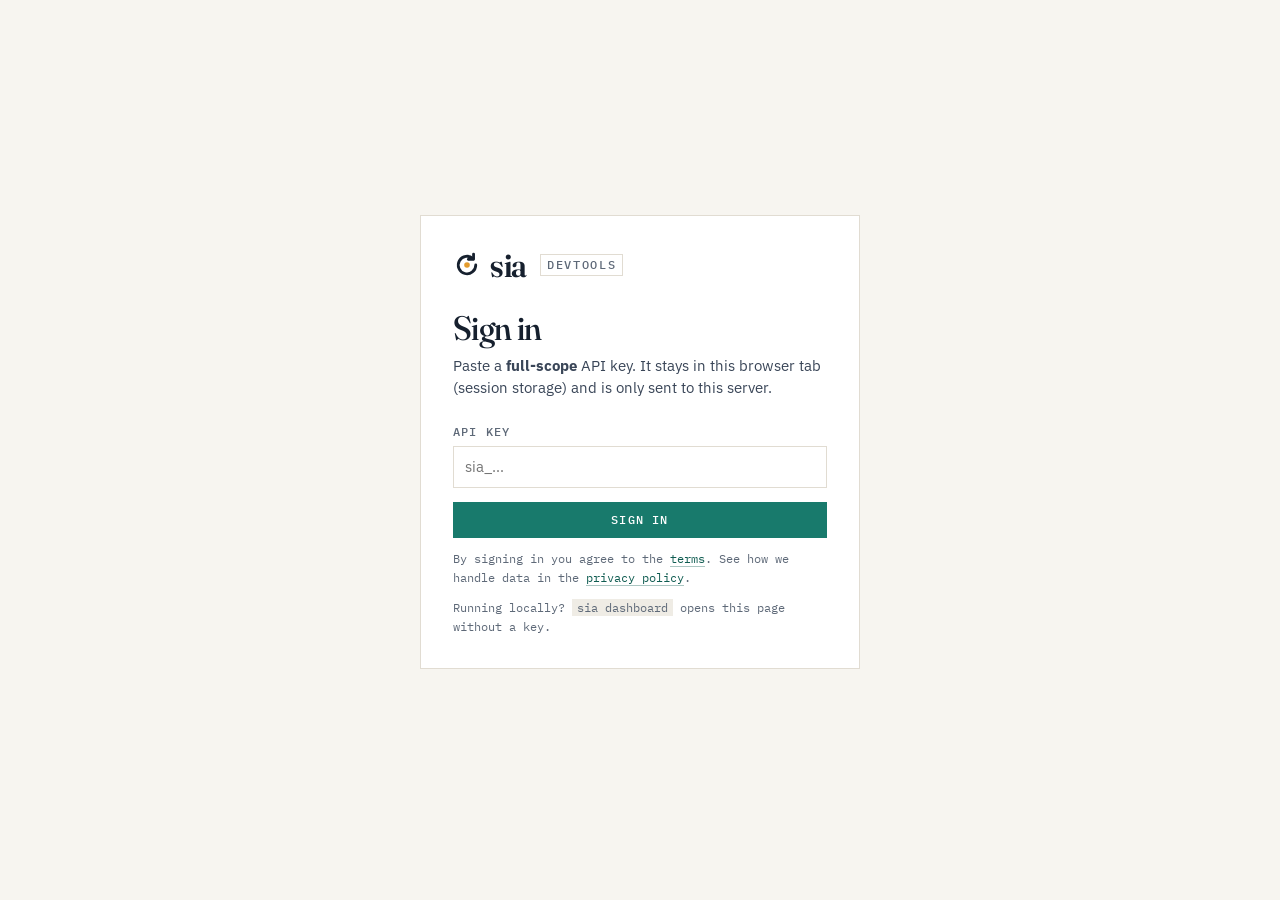
==== commit c9eea246: "Apply DESIGN_RULES.md to the landing page and dashboard; fix a CSP bug on revalidated pages Landing:" ====
--- a/sia/dashboard.html
+++ b/sia/dashboard.html
@@ -20,6 +20,11 @@
   --line: #E1DCD2; --accent: #187A6C; --accent-ink: #0F5C51; --accent-soft: #E2F1ED; --on-accent: #FFFFFF;
   --signal: #E39B2D; --hero-bg: #0E1B2A;
   --good: #1D6B3A; --good-bg: #E3F0E6; --bad: #A63F25; --bad-bg: #F7E5DE; --warn: #7F5310; --warn-bg: #F5EAD3;
+  /* four type sizes for the whole app */
+  --t-1: 34px; --t-2: 20px; --t-3: 14.5px; --t-4: 12px;
+  /* text on the dark headline card (--hero-bg is dark in both themes) */
+  --on-dark: #EEF1F5; --on-dark-muted: #A9B4C2;
+  --backdrop: rgba(14, 27, 42, .45);
   --f-display: "Fraunces", "Fraunces Fallback", Georgia, serif;
   --f-body: "IBM Plex Sans", "Plex Sans Fallback", Arial, sans-serif;
   --f-mono: "IBM Plex Mono", "Plex Mono Fallback", "Courier New", monospace;
@@ -42,11 +47,11 @@
 }
 * { box-sizing: border-box; border-radius: 0; }
 html { -webkit-text-size-adjust: 100%; }
-body { margin: 0; background: var(--paper); color: var(--ink); font: 14.5px/1.55 var(--f-body); -webkit-font-smoothing: antialiased; }
+body { margin: 0; background: var(--paper); color: var(--ink); font: var(--t-3)/1.55 var(--f-body); -webkit-font-smoothing: antialiased; }
 a { color: var(--accent-ink); text-decoration: underline; text-decoration-color: color-mix(in srgb, currentColor 35%, transparent); text-underline-offset: 3px; }
 a:hover { text-decoration-color: currentColor; }
 :focus-visible { outline: 2px solid var(--accent); outline-offset: 3px; }
-code, pre, .mono { font-family: var(--f-mono); font-size: 12.5px; }
+code, pre, .mono { font-family: var(--f-mono); font-size: var(--t-4); }
 code { background: var(--surface-2); padding: 1px 5px; }
 pre { background: var(--surface-2); padding: 12px 14px; overflow: auto; max-height: 360px; margin: 6px 0;
       white-space: pre-wrap; word-break: break-word; border: 1px solid var(--line); }
@@ -58,26 +63,25 @@
       display: flex; flex-direction: column; gap: 1px; scrollbar-width: thin; scrollbar-color: var(--line) transparent; }
 .brand { display: flex; align-items: center; gap: 9px; padding: 0 0 24px; color: var(--ink); text-decoration: none; }
 .logo { width: 28px; height: 28px; flex: none; color: var(--ink); }
-.brand b { font: 600 26px/1 var(--f-display); font-variation-settings: "opsz" 96, "SOFT" 30; letter-spacing: -.01em; }
-.brand small { font: 500 10.5px/1 var(--f-mono); text-transform: uppercase; letter-spacing: .14em; color: var(--muted);
+.brand b { font: 600 var(--t-1)/1 var(--f-display); font-variation-settings: "opsz" 96, "SOFT" 30; letter-spacing: -.01em; }
+.brand small { font: 500 var(--t-4)/1 var(--f-mono); text-transform: uppercase; letter-spacing: .14em; color: var(--muted);
                border: 1px solid var(--line); padding: 4px 6px; margin-left: 4px; align-self: center; }
-.who { font: 12px/1.4 var(--f-mono); color: var(--muted); margin: -12px 0 18px; }
+.who { font: var(--t-4)/1.4 var(--f-mono); color: var(--muted); margin: -12px 0 18px; }
 nav .proj { margin: 0 0 8px; }
 nav .proj select { width: 100%; }
-nav .sect { font: 500 11px/1 var(--f-mono); text-transform: uppercase; letter-spacing: .14em; color: var(--muted);
+nav .sect { font: 500 var(--t-4)/1 var(--f-mono); text-transform: uppercase; letter-spacing: .14em; color: var(--muted);
             padding: 16px 0 8px; border-top: 1px dashed var(--line); margin-top: 10px; }
 nav .proj + .sect { border-top: 0; margin-top: 0; }
 nav a { position: relative; display: flex; align-items: center; gap: 10px; padding: 6px 0 6px 20px; color: var(--ink-2);
-        text-decoration: none; font-size: 14.5px; }
-nav a svg { width: 16px; height: 16px; flex: none; color: var(--muted); }
+        text-decoration: none; font-size: var(--t-3); }
 nav a:hover { color: var(--ink); }
 nav a.on { color: var(--ink); font-weight: 600; }
 nav a.on::before { content: ""; position: absolute; left: 0; top: 50%; width: 8px; height: 8px; margin-top: -4px; background: var(--accent); }
-nav a.on svg { color: var(--accent); }
-nav .foot { margin-top: auto; padding-top: 20px; color: var(--muted); font-size: 12.5px; display: grid; gap: 12px; }
-nav .foot a { padding: 0; }
+nav .foot { margin-top: auto; padding-top: 20px; color: var(--muted); font-size: var(--t-4); display: grid; gap: 12px; }
+nav .foot a { display: inline; padding: 0; color: var(--muted); }
+nav .foot a:hover { color: var(--ink); }
 .theme { display: inline-flex; border: 1px solid var(--line); padding: 3px; gap: 2px; width: max-content; }
-.theme button { font: 500 11px/1 var(--f-mono); text-transform: uppercase; letter-spacing: .1em; padding: 6px 8px; border: 1px solid transparent;
+.theme button { font: 500 var(--t-4)/1 var(--f-mono); text-transform: uppercase; letter-spacing: .1em; padding: 6px 8px; border: 1px solid transparent;
                 background: none; color: var(--muted); }
 .theme button[aria-pressed="true"] { background: var(--surface); border-color: var(--line); color: var(--ink); }
 .theme button:hover { background: var(--surface); }
@@ -86,13 +90,13 @@
 /* type */
 .head { display: flex; align-items: flex-end; gap: 16px; flex-wrap: wrap; margin-bottom: 28px; padding-bottom: 20px; border-bottom: 1px solid var(--line); }
 .head > div { flex: 1 1 320px; }
-h1 { font: 500 36px/1.1 var(--f-display); font-variation-settings: "opsz" 96, "SOFT" 30; letter-spacing: -.02em; margin: 0 0 8px; }
-h2 { font: 500 22px/1.25 var(--f-display); font-variation-settings: "opsz" 48, "SOFT" 30; margin: 32px 0 12px; letter-spacing: -.01em; }
-.label { font: 500 11.5px/1.3 var(--f-mono); text-transform: uppercase; letter-spacing: .14em; color: var(--muted); margin: 0 0 12px; }
+h1 { font: 500 var(--t-1)/1.1 var(--f-display); font-variation-settings: "opsz" 96, "SOFT" 30; letter-spacing: -.02em; margin: 0 0 8px; }
+h2 { font: 500 var(--t-2)/1.25 var(--f-display); font-variation-settings: "opsz" 48, "SOFT" 30; margin: 32px 0 12px; letter-spacing: -.01em; }
+.label { font: 500 var(--t-4)/1.3 var(--f-mono); text-transform: uppercase; letter-spacing: .14em; color: var(--muted); margin: 0 0 12px; }
 .card h2:first-child { margin-top: 0; }
 .sub { color: var(--ink-2); margin: 0; max-width: 70ch; }
 h1 + .sub { margin-bottom: 24px; } .head h1 + .sub { margin-bottom: 0; }
-.back { display: inline-flex; align-items: center; gap: 6px; color: var(--muted); font: 500 12px/1 var(--f-mono);
+.back { display: inline-flex; align-items: center; gap: 6px; color: var(--muted); font: 500 var(--t-4)/1 var(--f-mono);
         text-transform: uppercase; letter-spacing: .1em; text-decoration: none; margin-bottom: 14px; }
 .back:hover { color: var(--ink); }
 .muted { color: var(--muted); }
@@ -104,21 +108,17 @@
 .grid { display: grid; grid-template-columns: repeat(auto-fit, minmax(170px, 1fr)); margin-bottom: 16px;
         border: 1px solid var(--line); background: var(--line); gap: 1px; }
 .stat { background: var(--surface); padding: 18px 20px 16px; position: relative; min-width: 0; }
-.stat .k { font: 500 11px/1.3 var(--f-mono); text-transform: uppercase; letter-spacing: .12em; color: var(--muted); }
-.stat .v { font: 500 32px/1.15 var(--f-display); font-variation-settings: "opsz" 96, "SOFT" 30; letter-spacing: -.02em;
+.stat .k { font: 500 var(--t-4)/1.3 var(--f-mono); text-transform: uppercase; letter-spacing: .12em; color: var(--muted); }
+.stat .v { font: 500 var(--t-1)/1.15 var(--f-display); font-variation-settings: "opsz" 96, "SOFT" 30; letter-spacing: -.02em;
            font-variant-numeric: tabular-nums lining-nums; margin: 10px 0 4px; overflow-wrap: anywhere; }
-.stat .n { color: var(--muted); font-size: 12.5px; overflow-wrap: anywhere; }
-.stat.hero { background: var(--hero-bg); color: #EEF1F5; }
-.stat.hero .k, .stat.hero .n { color: #A9B4C2; }
-.stat.hero .v { color: #fff; }
-/* corner brackets, the landing page's signature detail */
-.stat.hero::before, .stat.hero::after, .login::before, .login::after {
-  content: ""; position: absolute; width: 10px; height: 10px; pointer-events: none; }
-.stat.hero::before, .login::before { top: 6px; left: 6px; border-top: 2px solid var(--signal); border-left: 2px solid var(--signal); }
-.stat.hero::after, .login::after { bottom: 6px; right: 6px; border-bottom: 2px solid var(--signal); border-right: 2px solid var(--signal); }
+.stat .n { color: var(--muted); font-size: var(--t-4); overflow-wrap: anywhere; }
+.stat.hero { background: var(--hero-bg); color: var(--on-dark); }
+.stat.hero .k, .stat.hero .n { color: var(--on-dark-muted); }
+.stat.hero .v { color: var(--on-dark); }
 .split { display: grid; grid-template-columns: repeat(2, minmax(0, 1fr)); gap: 16px; margin-bottom: 16px; }
 .card { min-width: 0; }
 .split > .card { margin-bottom: 0; }
+.sr { position: absolute; width: 1px; height: 1px; overflow: hidden; clip-path: inset(50%); white-space: nowrap; }
 
 /* tables */
 .tbl { width: 100%; overflow-x: auto; }
@@ -126,21 +126,21 @@
 th, td { text-align: left; padding: 11px 18px; border-bottom: 1px solid var(--line); vertical-align: top; }
 td + td, th + th { padding-left: 8px; }
 tr:last-child td { border-bottom: 0; }
-th { font: 500 10.5px/1.3 var(--f-mono); text-transform: uppercase; letter-spacing: .12em; color: var(--muted); }
+th { font: 500 var(--t-4)/1.3 var(--f-mono); text-transform: uppercase; letter-spacing: .12em; color: var(--muted); }
 td.num, th.num { text-align: right; font-variant-numeric: tabular-nums; }
-td.num { font-family: var(--f-mono); font-size: 13px; }
+td.num { font-family: var(--f-mono); font-size: var(--t-4); }
 tr.click { cursor: pointer; } tr.click:hover td { background: var(--surface-2); }
 td pre { max-height: 140px; margin: 0; }
 
 /* status labels */
-.pill { display: inline-flex; align-items: center; gap: 6px; padding: 3px 7px; font: 500 10.5px/1.3 var(--f-mono);
+.pill { display: inline-flex; align-items: center; gap: 6px; padding: 3px 7px; font: 500 var(--t-4)/1.3 var(--f-mono);
         text-transform: uppercase; letter-spacing: .1em; background: var(--surface-2); color: var(--ink-2); white-space: nowrap; }
 .pill::before { content: ""; width: 6px; height: 6px; background: currentColor; }
 .pill.good { background: var(--good-bg); color: var(--good); } .pill.bad { background: var(--bad-bg); color: var(--bad); }
 .pill.warn { background: var(--warn-bg); color: var(--warn); } .pill.blue { background: var(--accent-soft); color: var(--accent-ink); }
 
 /* controls */
-button, .btn { font: 500 12px/1 var(--f-mono); text-transform: uppercase; letter-spacing: .1em; border: 1px solid var(--line);
+button, .btn { font: 500 var(--t-4)/1 var(--f-mono); text-transform: uppercase; letter-spacing: .1em; border: 1px solid var(--line);
                background: var(--surface); color: var(--ink); padding: 11px 14px; cursor: pointer; display: inline-flex;
                align-items: center; gap: 8px; text-decoration: none; transition: background .12s, border-color .12s, color .12s; }
 button:hover, .btn:hover { background: var(--surface-2); border-color: var(--muted); }
@@ -150,70 +150,70 @@
 button.danger:hover { border-color: var(--bad); }
 button:disabled { opacity: .5; cursor: default; }
 input, select, textarea { font: inherit; color: var(--ink); background: var(--surface); border: 1px solid var(--line); padding: 9px 11px; max-width: 100%; }
-select { font-size: 14px; }
+select { font-size: var(--t-3); }
 input:hover, select:hover, textarea:hover { border-color: var(--muted); }
 input:focus, select:focus, textarea:focus { border-color: var(--accent); outline: 2px solid var(--accent-soft); outline-offset: 0; }
-textarea { width: 100%; min-height: 80px; font-family: var(--f-mono); font-size: 12.5px; }
-label { display: block; font: 500 11px/1.3 var(--f-mono); text-transform: uppercase; letter-spacing: .1em; color: var(--muted); margin: 16px 0 6px; }
-label:has(input[type="checkbox"]) { text-transform: none; letter-spacing: 0; font: 14px/1.4 var(--f-body); color: var(--ink-2); }
+textarea { width: 100%; min-height: 80px; font-family: var(--f-mono); font-size: var(--t-4); }
+label { display: block; font: 500 var(--t-4)/1.3 var(--f-mono); text-transform: uppercase; letter-spacing: .1em; color: var(--muted); margin: 16px 0 6px; }
+label:has(input[type="checkbox"]) { text-transform: none; letter-spacing: 0; font: var(--t-3)/1.4 var(--f-body); color: var(--ink-2); }
 label input[type="checkbox"] { margin-right: 8px; accent-color: var(--accent); }
 .row { display: flex; gap: 10px; flex-wrap: wrap; align-items: center; }
 .row > * { flex: 0 1 auto; min-width: 0; }
 .spacer { flex: 1 1 auto; }
 .bar { height: 6px; background: var(--surface-2); overflow: hidden; min-width: 60px; }
 .bar > i { display: block; height: 100%; background: var(--accent); }
-.empty { color: var(--muted); padding: 28px 18px; text-align: center; border: 1px dashed var(--line);
-         background: repeating-linear-gradient(135deg, var(--surface-2) 0 1px, transparent 1px 9px); }
-.empty pre { text-align: left; background: var(--surface); }
+.empty { color: var(--muted); padding: 24px 18px; border: 1px dashed var(--line); background: var(--surface-2); }
+.empty pre { background: var(--surface); }
 .toast { position: fixed; bottom: 20px; right: 20px; background: var(--ink); color: var(--paper); padding: 13px 16px; max-width: 440px;
-         z-index: 9; font-size: 14px; border-left: 3px solid var(--signal); animation: rise .2s ease-out; }
-@keyframes rise { from { transform: translateY(8px); opacity: 0; } }
-@media (prefers-reduced-motion: reduce) { .toast { animation: none; } * { transition: none !important; } }
-.diff { font-family: var(--f-mono); font-size: 12.5px; }
+         z-index: 9; }
+@media (prefers-reduced-motion: reduce) { * { transition: none !important; } }
+.diff { font-family: var(--f-mono); font-size: var(--t-4); }
 .diff del { background: var(--bad-bg); color: var(--bad); text-decoration: none; display: block; }
 .diff ins { background: var(--good-bg); color: var(--good); text-decoration: none; display: block; }
 .tree { margin-left: 14px; border-left: 1px dashed var(--muted); padding: 4px 0 4px 14px; }
 .verdict { display: flex; gap: 14px; align-items: flex-start; }
 .verdict b { font-weight: 600; }
 .chart { width: 100%; height: 140px; display: block; }
+/* loading skeleton: grey blocks in the page's shape, no shimmer (the app has no animation) */
+.sk { display: block; background: var(--surface-2); }
+.sk-h1 { width: 220px; height: 34px; margin-bottom: 12px; }
+.sk-sub { width: min(520px, 100%); height: 14px; margin-bottom: 28px; }
+.sk-row { height: 96px; margin-bottom: 16px; border: 1px solid var(--line); background: var(--surface); }
+.sk-card { height: 220px; border: 1px solid var(--line); background: var(--surface); }
 .chart .ln { fill: none; stroke: var(--accent); stroke-width: 2; stroke-linejoin: miter; }
-.chart .ar { fill: url(#g); }
+.chart .ar { fill: var(--accent); fill-opacity: .08; }
 .chart .gr { stroke: var(--line); stroke-width: 1; stroke-dasharray: 3 3; }
-.chart text { fill: var(--muted); font: 10px var(--f-mono); }
+.chart text { fill: var(--muted); font: 12px var(--f-mono); }  /* SVG units, scaled with the chart */
 .chart circle { fill: var(--surface); stroke: var(--accent); stroke-width: 2; }
 
 /* sign-in */
 .login-wrap { min-height: 100vh; display: grid; place-items: center; padding: 16px;
-              background: repeating-linear-gradient(135deg, var(--surface-2) 0 1px, transparent 1px 10px), var(--paper); }
+              background: var(--paper); }
 .login { width: 100%; max-width: 440px; position: relative; padding: 32px; }
 .login .brand { padding-bottom: 28px; }
 
 /* plans */
 .plans { display: grid; grid-template-columns: repeat(auto-fit, minmax(230px, 1fr)); gap: 16px; margin-bottom: 16px; }
 .plan { background: var(--surface); border: 1px solid var(--line); padding: 22px; display: flex; flex-direction: column; gap: 12px; position: relative; }
-.plan.cur { border-color: var(--accent); box-shadow: inset 0 3px 0 var(--accent); }
-.plan .price { font: 500 34px/1.1 var(--f-display); font-variation-settings: "opsz" 96, "SOFT" 30; letter-spacing: -.02em; }
-.plan .price small { font: 12px var(--f-mono); color: var(--muted); letter-spacing: 0; }
+.plan.cur { border-color: var(--accent); }
+.plan .price { font: 500 var(--t-1)/1.1 var(--f-display); font-variation-settings: "opsz" 96, "SOFT" 30; letter-spacing: -.02em; }
+.plan .price small { font: var(--t-4) var(--f-mono); color: var(--muted); letter-spacing: 0; }
 .plan ul { margin: 0; padding-left: 18px; color: var(--ink-2); }
 .plan button { margin-top: auto; justify-content: center; }
-.callout { border-left: 3px solid var(--accent); background: var(--accent-soft); color: var(--ink); padding: 13px 15px; margin-bottom: 16px; }
+.callout { border: 1px solid var(--accent); background: var(--accent-soft); color: var(--ink); padding: 13px 15px; margin-bottom: 16px; }
 .callout.bad { border-color: var(--bad); background: var(--bad-bg); }
 details > summary { cursor: pointer; font-weight: 600; }
 /* dialogs (replace the browser's prompt and confirm boxes) */
 .dlg { border: 1px solid var(--line); background: var(--surface); color: var(--ink); padding: 0; width: min(480px, calc(100vw - 32px));
-       max-width: none; animation: rise .16s ease-out; }
-.dlg::backdrop { background: rgba(14, 27, 42, .45); }
+       max-width: none; }
+.dlg::backdrop { background: var(--backdrop); }
 .dlg form { padding: 28px; position: relative; }
-.dlg form::before, .dlg form::after { content: ""; position: absolute; width: 10px; height: 10px; pointer-events: none; }
-.dlg form::before { top: 6px; left: 6px; border-top: 2px solid var(--signal); border-left: 2px solid var(--signal); }
-.dlg form::after { bottom: 6px; right: 6px; border-bottom: 2px solid var(--signal); border-right: 2px solid var(--signal); }
 .dlg h2 { margin: 0 0 8px; }
 .dlg input, .dlg textarea { width: 100%; }
 .dlg textarea { min-height: 140px; }
 .dlg .dlg-acts { justify-content: flex-end; margin-top: 24px; }
 button.danger-fill { background: var(--bad); border-color: var(--bad); color: var(--paper); }
 button.danger-fill:hover { background: var(--bad); border-color: var(--bad); filter: brightness(1.1); }
-@media (prefers-reduced-motion: reduce) { .dlg { animation: none; } }
 
 @media (max-width: 1100px) { main { padding: 36px 28px 64px; } }
 @media (max-width: 860px) {
@@ -223,11 +223,10 @@
   .brand { padding: 0; } .who { margin: 0 0 0 auto; }
   nav .proj { margin: 4px 0 6px; width: 100%; }
   nav .sect, nav .foot { display: none; }
-  nav a { padding: 6px 0 6px 16px; font-size: 13.5px; } nav a:not(.brand) svg { display: none; } nav a.brand { padding: 0; }
+  nav a { padding: 6px 0 6px 16px; } nav a.brand { padding: 0; }
   main { padding: 24px 16px 48px; }
-  h1 { font-size: 30px; }
+  :root { --t-1: 28px; }
   .split { grid-template-columns: minmax(0, 1fr); }
-  .stat .v { font-size: 26px; }
 }
 </style>
 </head>
@@ -311,17 +310,6 @@
 // --- shell ------------------------------------------------------------------
 const LOGO = '<svg class="logo" viewBox="0 0 32 32" aria-hidden="true"><path d="M26 16a10 10 0 1 1-3-7.1" fill="none" stroke="currentColor" stroke-width="3.2" stroke-linecap="round"/><path d="M23.5 3.5v6h-6" fill="none" stroke="currentColor" stroke-width="3.2" stroke-linecap="round" stroke-linejoin="round"/><circle cx="16" cy="16" r="3.2" fill="var(--signal)"/></svg>';
 const BRAND = `<a class="brand" href="/" title="SIA home">${LOGO}<b>sia</b><small>DevTools</small></a>`;
-const svg = (d) => `<svg viewBox="0 0 24 24" fill="none" stroke="currentColor" stroke-width="2" stroke-linecap="round" stroke-linejoin="round" aria-hidden="true">${d}</svg>`;
-const ICON = {
-  overview: '<rect x="3" y="3" width="7" height="7" rx="1.5"/><rect x="14" y="3" width="7" height="7" rx="1.5"/><rect x="3" y="14" width="7" height="7" rx="1.5"/><rect x="14" y="14" width="7" height="7" rx="1.5"/>',
-  runs: '<polyline points="22 12 18 12 15 21 9 3 6 12 2 12"/>',
-  datasets: '<ellipse cx="12" cy="5" rx="9" ry="3"/><path d="M21 12c0 1.66-4 3-9 3s-9-1.34-9-3"/><path d="M3 5v14c0 1.66 4 3 9 3s9-1.34 9-3V5"/>',
-  evals: '<polyline points="9 11 12 14 22 4"/><path d="M21 12v7a2 2 0 0 1-2 2H5a2 2 0 0 1-2-2V5a2 2 0 0 1 2-2h11"/>',
-  lab: '<path d="M9 3h6"/><path d="M10 3v6L4.5 18.5A1.7 1.7 0 0 0 6 21h12a1.7 1.7 0 0 0 1.5-2.5L14 9V3"/><path d="M7 15h10"/>',
-  project: '<circle cx="7.5" cy="15.5" r="4.5"/><path d="M10.7 12.3 21 2"/><path d="m16 7 3 3"/><path d="m19 4 2 2"/>',
-  usage: '<line x1="18" y1="20" x2="18" y2="10"/><line x1="12" y1="20" x2="12" y2="4"/><line x1="6" y1="20" x2="6" y2="14"/>',
-  billing: '<rect x="2" y="5" width="20" height="14" rx="2"/><line x1="2" y1="10" x2="22" y2="10"/><line x1="6" y1="15" x2="10" y2="15"/>',
-};
 const NAV = [["Observe", [["overview", "Overview"], ["runs", "Runs"]]],
              ["Improve", [["datasets", "Datasets"], ["evals", "Evaluations"], ["lab", "Improvement lab"]]],
              ["Account", [["project", "Project & keys"], ["usage", "Usage"], ["billing", "Plans & billing"]]]];
@@ -332,8 +320,8 @@
     ${BRAND}<div class="who">${esc(S.me.local_mode ? "Local mode" : S.me.name + " · " + S.me.plan + " plan")}</div>
     <div class="proj"><select id="proj" aria-label="Project">${opts}<option value="__new">+ New project…</option></select></div>
     ${NAV.map(([sect, items]) => `<div class="sect">${sect}</div>` + items.map(([k, label]) =>
-      `<a href="#/${k}" class="${view === k ? "on" : ""}">${svg(ICON[k])}${label}</a>`).join("")).join("")}
-    <div class="foot">${themeSwitch()}<span>${S.me.local_mode ? "Data stays on this machine." : `<a href="#" data-act="logout">Sign out</a>`}</span></div>
+      `<a href="#/${k}" class="${view === k ? "on" : ""}">${label}</a>`).join("")).join("")}
+    <div class="foot">${themeSwitch()}<span>${S.me.local_mode ? "Data stays on this machine." : `<a href="#" data-act="logout">Sign out</a>`}</span><span class="legal"><a href="/privacy">Privacy</a> · <a href="/terms">Terms</a></span></div>
   </nav><main>${body}</main></div>`;
   $("#proj").onchange = async (e) => {
     if (e.target.value === "__new") {
@@ -359,7 +347,8 @@
     <form data-form="login"><label for="k">API key</label><input id="k" name="key" type="password" autocomplete="off" placeholder="sia_…" style="width:100%" required>
     <div class="row" style="margin-top:14px"><button class="primary" style="width:100%;justify-content:center">Sign in</button></div>
     ${err ? `<p class="callout bad" style="margin:14px 0 0">${esc(err)}</p>` : ""}</form>
-    <p class="muted" style="font-size:12.5px;margin-bottom:0">Running locally? <code>sia dashboard</code> opens this page without a key.</p></div></div>`;
+    <p class="muted mono">By signing in you agree to the <a href="/terms">terms</a>. See how we handle data in the <a href="/privacy">privacy policy</a>.</p>
+    <p class="muted mono" style="margin-bottom:0">Running locally? <code>sia dashboard</code> opens this page without a key.</p></div></div>`;
 }
 
 function chart(evals) {
@@ -369,7 +358,6 @@
   const x = (i) => L + (i * (W - L - R)) / (pts.length - 1), y = (v) => T + (1 - v) * (H - T - B);
   const line = pts.map((p, i) => `${i ? "L" : "M"}${x(i).toFixed(1)},${y(p.summary.score).toFixed(1)}`).join("");
   return `<svg class="chart" viewBox="0 0 ${W} ${H}" role="img" aria-label="Evaluation score trend">
-    <defs><linearGradient id="g" x1="0" x2="0" y1="0" y2="1"><stop offset="0" stop-color="var(--accent)" stop-opacity=".22"/><stop offset="1" stop-color="var(--accent)" stop-opacity="0"/></linearGradient></defs>
     ${[0, 0.5, 1].map((v) => `<line class="gr" x1="${L}" x2="${W - R}" y1="${y(v)}" y2="${y(v)}"/><text x="${L - 8}" y="${y(v) + 3}" text-anchor="end">${v.toFixed(1)}</text>`).join("")}
     <path class="ar" d="${line}L${x(pts.length - 1)},${y(0)}L${x(0)},${y(0)}Z"/><path class="ln" d="${line}"/>
     ${pts.map((p, i) => `<circle cx="${x(i)}" cy="${y(p.summary.score)}" r="4"><title>${esc(verLabel(p).replace(/&[^;]+;/g, ""))}: ${num(p.summary.score)} (${ago(p.created)})</title></circle>`).join("")}
@@ -421,15 +409,15 @@
   return `<div class="head"><div><h1>Plans & billing</h1><p class="sub">Pay for 30 days at a time with Razorpay (cards, UPI, netbanking, wallets). Your card details go to Razorpay, never to this server.</p></div></div>
   ${S.me.local_mode ? `<div class="callout">Local mode has no limits and no billing. Plans apply to the hosted service.</div>` :
     !b.enabled ? `<div class="callout">Payments are not configured on this server yet. An admin sets <code>RAZORPAY_KEY_ID</code> and <code>RAZORPAY_KEY_SECRET</code> to enable them.</div>` : ""}
-  <div class="card"><div class="row"><div><h2 class="label">Current plan</h2><div style="font-size:20px;font-weight:700;text-transform:capitalize">${esc(b.plan)}</div>
+  <div class="card"><div class="row"><div><h2 class="label">Current plan</h2><div style="font:500 var(--t-2) var(--f-display);text-transform:capitalize">${esc(b.plan)}</div>
     <div class="muted">${until ? `Paid through ${esc(until)}. Paying again adds 30 days.` : b.plan === "free" ? "No paid period." : "No expiry."}</div></div></div></div>
   <div class="plans">${tiers.map(([k, name, price, blurb]) => `<div class="plan ${b.plan === k ? "cur" : ""}">
-    <div class="row"><b style="font-size:16px">${name}</b>${b.plan === k ? pill("current", "blue") : ""}</div>
+    <div class="row"><b style="font:500 var(--t-2) var(--f-display)">${name}</b>${b.plan === k ? pill("current", "blue") : ""}</div>
     <div class="price">${price ? money(price) : money(0)} <small>${price ? "/ 30 days" : "forever"}</small></div>
     <div class="muted">${blurb}</div><ul>${feats(b.plans[k]).map((f) => `<li>${esc(f)}</li>`).join("")}</ul>
     ${k === "free" ? "" : `<button class="${b.plan === k ? "" : "primary"}" data-act="pay" data-plan="${k}" ${b.enabled ? "" : "disabled"}>${b.plan === k ? "Extend 30 days" : "Upgrade to " + name}</button>`}
   </div>`).join("")}</div>
-  <p class="muted" style="font-size:12.5px">Prices are early placeholders and may change. Payments are confirmed with Razorpay before the plan changes.</p>
+  <p class="muted mono">Prices are early placeholders and may change. Payments are confirmed with Razorpay before the plan changes.</p>
   <div class="card flush"><h2 class="label">Payment history</h2>${b.payments.length ? `<div class="tbl"><table><tr><th>Date</th><th>Plan</th><th class="num">Amount</th><th>Status</th><th>Reference</th></tr>
     ${b.payments.map((p) => `<tr><td>${when(p.created)}</td><td style="text-transform:capitalize">${esc(p.plan)}</td><td class="num">${money(p.amount)}</td><td>${pill(p.status, p.status === "paid" ? "good" : "warn")}</td><td class="mono muted">${esc(p.payment_id || p.order_id)}</td></tr>`).join("")}</table></div>` : `<div class="empty" style="margin:12px">No payments yet.</div>`}</div>`;
 };
@@ -483,8 +471,8 @@
   ${r.error ? `<div class="card"><h2 style="margin-top:0">Error</h2><pre>${esc(r.error)}</pre></div>` : ""}
   <div class="card"><h2 style="margin-top:0">Steps</h2>${r.children.length ? tree(r.id) : `<p class="muted">No nested runs recorded.</p>`}</div>
   <div class="split"><div class="card"><h2 style="margin-top:0">Metadata</h2><pre>${j({ tags: r.tags, metadata: r.metadata, scores: r.scores })}</pre></div>
-  <div class="card"><h2 style="margin-top:0">Feedback</h2>${r.feedback.length ? r.feedback.map((f) => `<p>${pill(f.status)} ${f.rating > 0 ? "👍" : "👎"} ${esc(f.category || "")} <span class="muted">${esc(f.explanation || "")}</span></p>${f.correction != null ? `<pre>${j(f.correction)}</pre>` : ""}`).join("") : `<p class="muted">None yet.</p>`}
-    <form data-form="feedback" data-run="${esc(r.id)}"><label>Rating</label><select name="rating"><option value="-1">👎 Wrong</option><option value="1">👍 Good</option></select>
+  <div class="card"><h2 style="margin-top:0">Feedback</h2>${r.feedback.length ? r.feedback.map((f) => `<p>${pill(f.status)} ${f.rating > 0 ? pill("good", "good") : pill("wrong", "bad")} ${esc(f.category || "")} <span class="muted">${esc(f.explanation || "")}</span></p>${f.correction != null ? `<pre>${j(f.correction)}</pre>` : ""}`).join("") : `<p class="muted">None yet.</p>`}
+    <form data-form="feedback" data-run="${esc(r.id)}"><label>Rating</label><select name="rating"><option value="-1">Wrong</option><option value="1">Good</option></select>
     <label>Correct output (optional; becomes a test case only after review)</label><textarea name="correction"></textarea>
     <div class="row"><input name="category" placeholder="Failure category"><input name="explanation" placeholder="Why" style="flex:1 1 200px"></div>
     <div class="row" style="margin-top:8px"><button class="primary">Add feedback</button></div></form></div></div>`;
@@ -510,7 +498,7 @@
 };
 
 function reviewCard(f, ds) {
-  return `<div class="card"><div class="row">${f.rating > 0 ? "👍" : "👎"} <b>${esc(f.category || "uncategorised")}</b> <span class="muted">on <a href="#/runs/${esc(f.run_id)}">${esc(f.run_name || f.run_id)}</a> · ${ago(f.created)}${f.reviewer ? " · by " + esc(f.reviewer) : ""}</span></div>
+  return `<div class="card"><div class="row">${f.rating > 0 ? pill("good", "good") : pill("wrong", "bad")} <b>${esc(f.category || "uncategorised")}</b> <span class="muted">on <a href="#/runs/${esc(f.run_id)}">${esc(f.run_name || f.run_id)}</a> · ${ago(f.created)}${f.reviewer ? " · by " + esc(f.reviewer) : ""}</span></div>
   ${f.explanation ? `<p>${esc(f.explanation)}</p>` : ""}
   <div class="split"><div><label>Run input</label><pre>${j(f.run_input)}</pre><label>Run output</label><pre>${j(f.run_output)}</pre></div>
   <form data-form="review" data-fb="${esc(f.id)}"><label>Expected output for the test case</label><textarea name="expected">${f.correction != null ? j(f.correction) : ""}</textarea>
@@ -691,9 +679,13 @@
       <form class="row card" data-form="newproj"><input name="name" placeholder="my-ai-agent" required><button class="primary">Create project</button></form>`);
     return;
   }
-  shell(navKey, `<p class="muted">Loading…</p>`);
+  shell(navKey, `<div aria-busy="true"><span class="sr">Loading…</span><span class="sk sk-h1"></span><span class="sk sk-sub"></span>
+    <span class="sk sk-row"></span><div class="split"><span class="sk sk-card"></span><span class="sk sk-card"></span></div></div>`);
   try { $("main").innerHTML = await fn(q, a, b); }
-  catch (e) { $("main").innerHTML = `<div class="card"><b>Could not load this page.</b><p class="muted">${esc(e.message)}</p></div>`; }
+  catch (e) {
+    $("main").innerHTML = `<div class="head"><div><h1>This page didn't load</h1><p class="sub">${esc(e.message)}</p></div></div>
+      <div class="row"><button class="primary" data-act="retry">Try again</button><a class="btn" href="#/overview">Go to overview</a></div>`;
+  }
 }
 
 const parse = (s) => { const t = (s || "").trim(); if (!t) return null; try { return JSON.parse(t); } catch (e) { return t; } };
@@ -770,6 +762,7 @@
     rz.open();
   },
   logout() { logout(); },
+  retry() { route(); },
   theme(d) {
     const root = document.documentElement;
     if (d.t === "system") root.removeAttribute("data-theme"); else root.setAttribute("data-theme", d.t);
